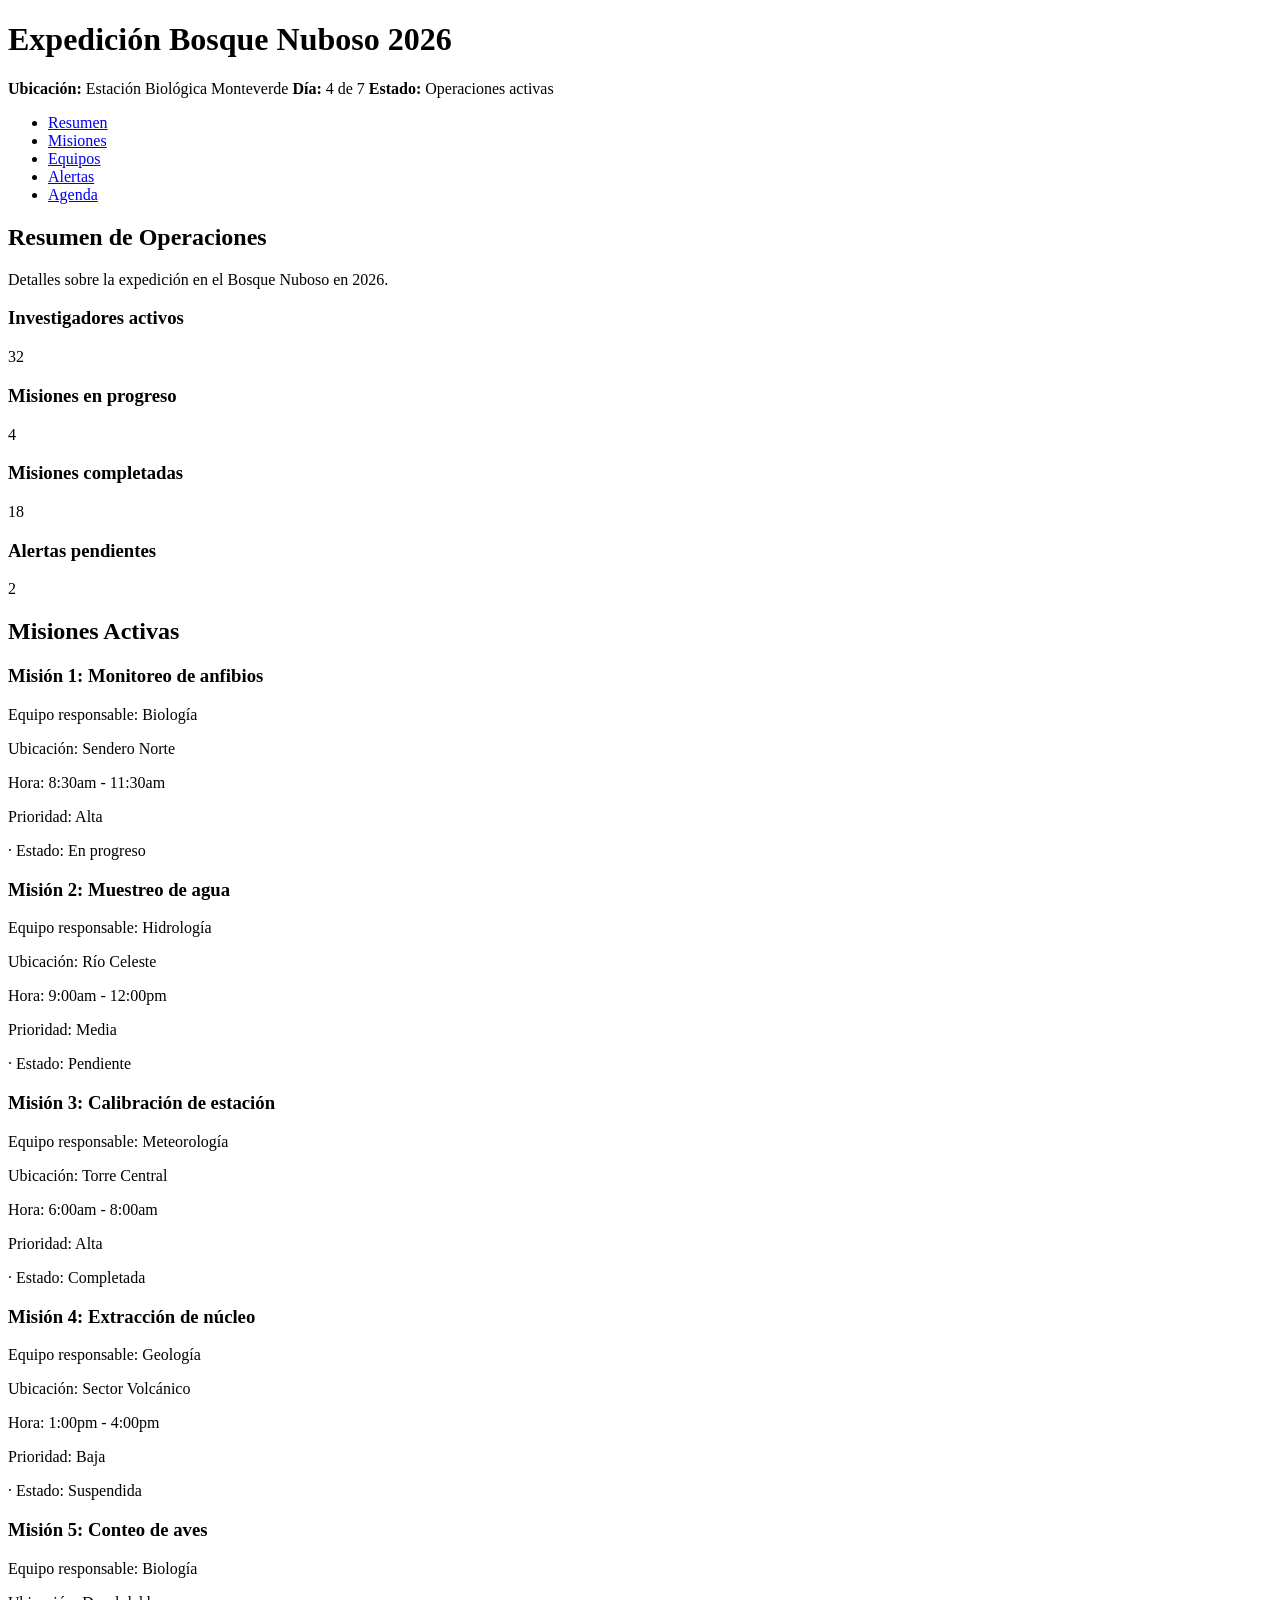
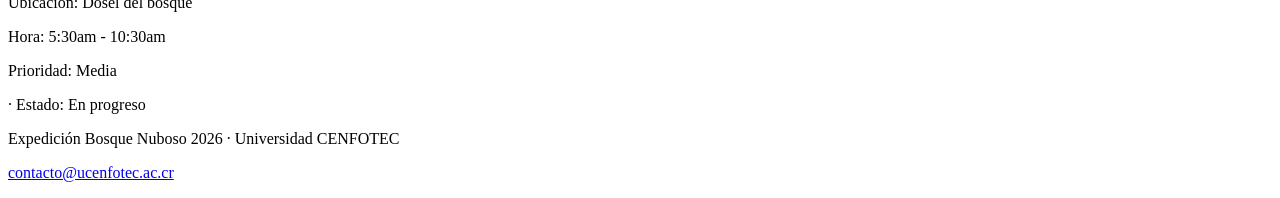
==== caso1/index.html @ d2fd141e "Avance de caso 1 - html:  header, resumen de operaciones, misiones activas" ====
<!DOCTYPE html>
<html lang="es">

<head>
    <meta charset="UTF-8">
    <meta name="viewport" content="width=device-width, initial-scale=1">
    <title>Expedición Bosque Nuboso 2026</title>
</head>

<body>

    <header>
        <h1>Expedición Bosque Nuboso 2026</h1>

        <span><strong>Ubicación: </strong>Estación Biológica Monteverde</span>
        <span><strong>Día: </strong>4 de 7</span>
        <span><strong>Estado: </strong>Operaciones activas</span>

        <nav aria-label="Principal">
            <ul>
                <li><a href="#resumen-de-operaciones">Resumen</a></li>
                <li><a href="#misiones-activas">Misiones</a></li>
                <li><a href="equipos">Equipos</a></li>
                <li><a href="alertas">Alertas</a></li>
                <li><a href="agenda">Agenda</a></li>
            </ul>
        </nav>
    </header>

    <main>
        <section class="resumen-de-operaciones" aria-labelledby="resumen-de-operaciones">
            <div>
                <h2 id="resumen-de-operaciones">Resumen de Operaciones</h2>
                <p>Detalles sobre la expedición en el Bosque Nuboso en 2026.</p>

                <article class="indicador">
                    <h3>Investigadores activos</h3>
                    <p>32</p>
                </article>

                <article class="indicador">
                    <h3>Misiones en progreso</h3>
                    <p>4</p>
                </article>

                <article class="indicador">
                    <h3>Misiones completadas</h3>
                    <p>18</p>
                </article>

                <article class="indicador">
                    <h3>Alertas pendientes</h3>
                    <p>2</p>
                </article>
            </div>
        </section>

        <section class="misiones-activas" aria-labelledby="misiones-activas">
            <div>
                <h2 id="misiones-activas">Misiones Activas</h2>

                <article class="mision">
                    <h3>Misión 1: Monitoreo de anfibios</h3>
                    <p>Equipo responsable: Biología</p>
                    <p>Ubicación: Sendero Norte</p>
                    <p>Hora: 8:30am - 11:30am</p>
                    <p>Prioridad: Alta</p>
                    <p class="estado_en_progreso">· Estado: En progreso</p>
                </article>

                <article class="mision">
                    <h3>Misión 2: Muestreo de agua</h3>
                    <p>Equipo responsable: Hidrología</p>
                    <p>Ubicación: Río Celeste</p>
                    <p>Hora: 9:00am - 12:00pm</p>
                    <p>Prioridad: Media</p>
                    <p class="estado_pendiente">· Estado: Pendiente</p>
                </article>

                <article class="mision">
                    <h3>Misión 3: Calibración de estación</h3>
                    <p>Equipo responsable: Meteorología</p>
                    <p>Ubicación: Torre Central</p>
                    <p>Hora: 6:00am - 8:00am</p>
                    <p>Prioridad: Alta</p>
                    <p class="estado_completada">· Estado: Completada</p>
                </article>

                <article class="mision">
                    <h3>Misión 4: Extracción de núcleo</h3>
                    <p>Equipo responsable: Geología</p>
                    <p>Ubicación: Sector Volcánico</p>
                    <p>Hora: 1:00pm - 4:00pm</p>
                    <p>Prioridad: Baja</p>
                    <p class="estado_suspendida">· Estado: Suspendida</p>
                </article>

                <article class="mision">
                    <h3>Misión 5: Conteo de aves</h3>
                    <p>Equipo responsable: Biología</p>
                    <p>Ubicación: Dosel del bosque</p>
                    <p>Hora: 5:30am - 10:30am</p>
                    <p>Prioridad: Media</p>
                    <p class="estado_en_progreso">· Estado: En progreso</p>
                </article>

            </div>
        </section>


    </main>

    <footer>
        <p>Expedición Bosque Nuboso 2026 · Universidad CENFOTEC</p>
        <p><a href="mailto:contacto@ucenfotec.ac.cr">contacto@ucenfotec.ac.cr</a></p>
    </footer>

</body>

</html>
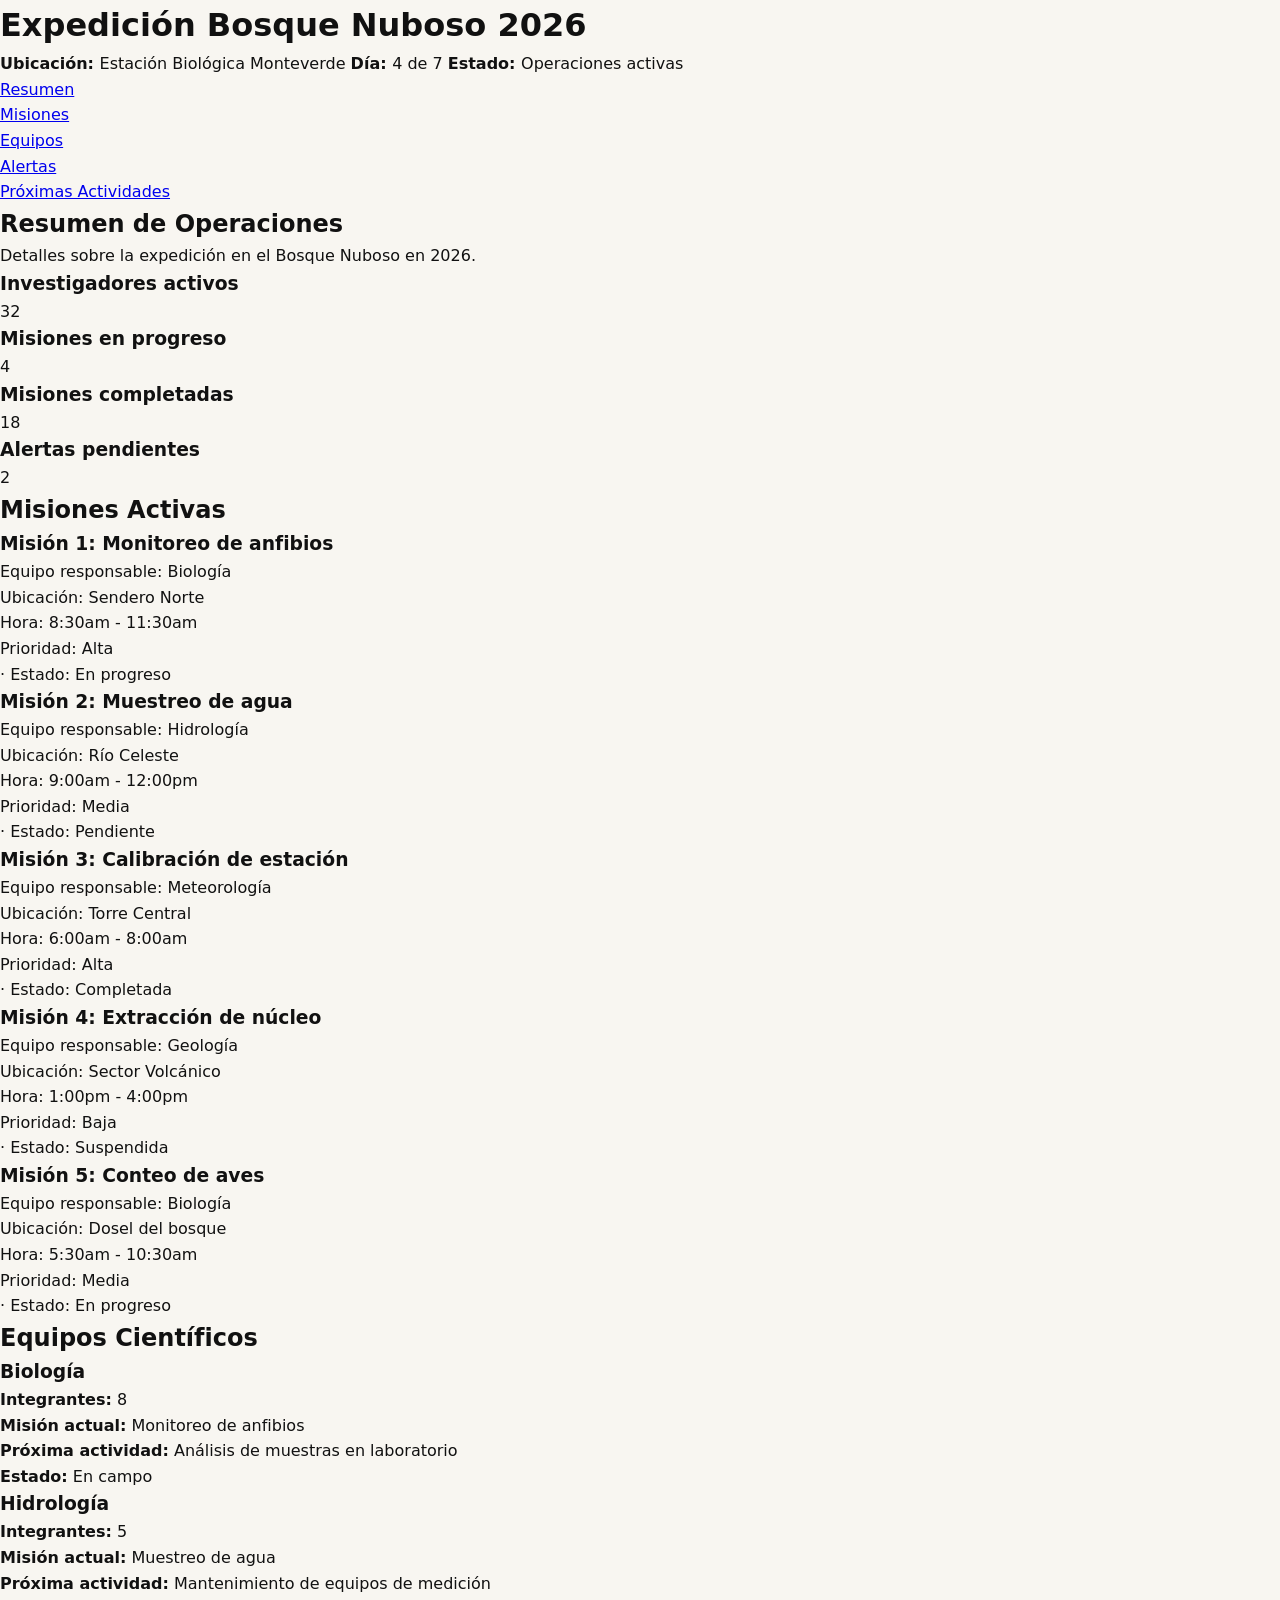
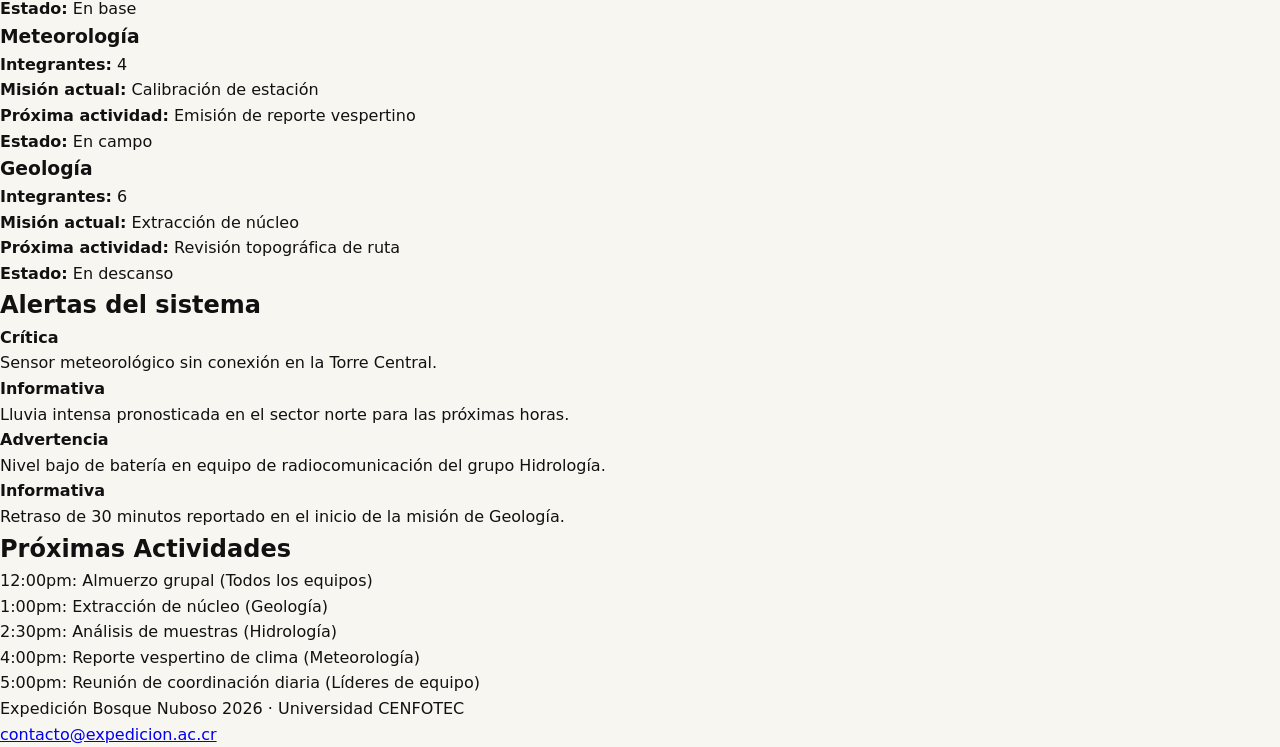
==== commit 1bd03c8f: "Cambios en html y configuración inicial css de caso 1" ====
--- a/caso1/index.html
+++ b/caso1/index.html
@@ -2,14 +2,19 @@
 <html lang="es">
 
 <head>
+
     <meta charset="UTF-8">
     <meta name="viewport" content="width=device-width, initial-scale=1">
     <title>Expedición Bosque Nuboso 2026</title>
+
+    <link rel="stylesheet" href="css/estilos.css">
+
 </head>
 
 <body>
 
     <header>
+
         <h1>Expedición Bosque Nuboso 2026</h1>
 
         <span><strong>Ubicación: </strong>Estación Biológica Monteverde</span>
@@ -20,19 +25,22 @@
             <ul>
                 <li><a href="#resumen-de-operaciones">Resumen</a></li>
                 <li><a href="#misiones-activas">Misiones</a></li>
-                <li><a href="equipos">Equipos</a></li>
-                <li><a href="alertas">Alertas</a></li>
-                <li><a href="agenda">Agenda</a></li>
+                <li><a href="#equipos-cientificos">Equipos</a></li>
+                <li><a href="#alertas-sistema">Alertas</a></li>
+                <li><a href="#proximas-actividades">Próximas Actividades</a></li>
             </ul>
         </nav>
+
     </header>
 
     <main>
+
         <section class="resumen-de-operaciones" aria-labelledby="resumen-de-operaciones">
-            <div>
-                <h2 id="resumen-de-operaciones">Resumen de Operaciones</h2>
-                <p>Detalles sobre la expedición en el Bosque Nuboso en 2026.</p>
-
+
+            <h2 id="resumen-de-operaciones">Resumen de Operaciones</h2>
+            <p>Detalles sobre la expedición en el Bosque Nuboso en 2026.</p>
+
+            <div class="contenedor-indicadores">
                 <article class="indicador">
                     <h3>Investigadores activos</h3>
                     <p>32</p>
@@ -52,12 +60,16 @@
                     <h3>Alertas pendientes</h3>
                     <p>2</p>
                 </article>
-            </div>
+
+            </div>
+
         </section>
 
         <section class="misiones-activas" aria-labelledby="misiones-activas">
-            <div>
-                <h2 id="misiones-activas">Misiones Activas</h2>
+
+            <h2 id="misiones-activas">Misiones Activas</h2>
+
+            <div class="contenedor-misiones">
 
                 <article class="mision">
                     <h3>Misión 1: Monitoreo de anfibios</h3>
@@ -65,7 +77,7 @@
                     <p>Ubicación: Sendero Norte</p>
                     <p>Hora: 8:30am - 11:30am</p>
                     <p>Prioridad: Alta</p>
-                    <p class="estado_en_progreso">· Estado: En progreso</p>
+                    <span class="estado_en_progreso">· Estado: En progreso</span>
                 </article>
 
                 <article class="mision">
@@ -74,7 +86,7 @@
                     <p>Ubicación: Río Celeste</p>
                     <p>Hora: 9:00am - 12:00pm</p>
                     <p>Prioridad: Media</p>
-                    <p class="estado_pendiente">· Estado: Pendiente</p>
+                    <span class="estado_pendiente">· Estado: Pendiente</span>
                 </article>
 
                 <article class="mision">
@@ -83,7 +95,7 @@
                     <p>Ubicación: Torre Central</p>
                     <p>Hora: 6:00am - 8:00am</p>
                     <p>Prioridad: Alta</p>
-                    <p class="estado_completada">· Estado: Completada</p>
+                    <span class="estado_completada">· Estado: Completada</span>
                 </article>
 
                 <article class="mision">
@@ -92,7 +104,7 @@
                     <p>Ubicación: Sector Volcánico</p>
                     <p>Hora: 1:00pm - 4:00pm</p>
                     <p>Prioridad: Baja</p>
-                    <p class="estado_suspendida">· Estado: Suspendida</p>
+                    <span class="estado_suspendida">· Estado: Suspendida</span>
                 </article>
 
                 <article class="mision">
@@ -101,18 +113,116 @@
                     <p>Ubicación: Dosel del bosque</p>
                     <p>Hora: 5:30am - 10:30am</p>
                     <p>Prioridad: Media</p>
-                    <p class="estado_en_progreso">· Estado: En progreso</p>
-                </article>
-
-            </div>
-        </section>
-
+                    <span class="estado_en_progreso">· Estado: En progreso</span>
+                </article>
+
+            </div>
+
+        </section>
+
+        <section class="equipos-cientificos" aria-labelledby="equipos-cientificos">
+
+            <h2 id="equipos-cientificos">Equipos Científicos</h2>
+
+            <div class="contenedor-equipos-cientificos">
+
+                <article class="equipo">
+                    <h3>Biología</h3>
+                    <p><strong>Integrantes:</strong> 8</p>
+                    <p><strong>Misión actual:</strong> Monitoreo de anfibios</p>
+                    <p><strong>Próxima actividad:</strong> Análisis de muestras en laboratorio</p>
+                    <span class="estado-en-campo"><strong>Estado:</strong> En campo</span>
+                </article>
+
+                <article class="equipo">
+                    <h3>Hidrología</h3>
+                    <p><strong>Integrantes:</strong> 5</p>
+                    <p><strong>Misión actual:</strong> Muestreo de agua</p>
+                    <p><strong>Próxima actividad:</strong> Mantenimiento de equipos de medición</p>
+                    <span class="estado-en-base"><strong>Estado:</strong> En base</span>
+                </article>
+
+                <article class="equipo">
+                    <h3>Meteorología</h3>
+                    <p><strong>Integrantes:</strong> 4</p>
+                    <p><strong>Misión actual:</strong> Calibración de estación</p>
+                    <p><strong>Próxima actividad:</strong> Emisión de reporte vespertino</p>
+                    <span class="estado-en-campo"><strong>Estado:</strong> En campo</span>
+                </article>
+
+                <article class="equipo">
+                    <h3>Geología</h3>
+                    <p><strong>Integrantes:</strong> 6</p>
+                    <p><strong>Misión actual:</strong> Extracción de núcleo</p>
+                    <p><strong>Próxima actividad:</strong> Revisión topográfica de ruta</p>
+                    <span class="estado-en-base"><strong>Estado:</strong> En descanso</span>
+                </article>
+
+            </div>
+
+        </section>
+
+        <aside class="alertas-sistema" aria-labelledby="alertas-sistema">
+
+            <h2 id="alertas-sistema">Alertas del sistema</h2>
+
+            <div class="contenedor-alertas-sistema">
+
+                <article class="alerta">
+                    <span class="alerta-critica"><strong>Crítica</strong></span>
+                    <p>
+                        Sensor meteorológico sin conexión en la Torre Central.
+                    </p>
+                </article>
+
+                <article class="alerta">
+                    <span class="alerta-informativa"><strong>Informativa</strong></span>
+                    <p>
+                        Lluvia intensa pronosticada en el sector norte para las próximas horas.
+                    </p>
+                </article>
+
+                <article class="alerta">
+                    <span class="alerta-advertencia"><strong>Advertencia</strong></span>
+                    <p>
+                        Nivel bajo de batería en equipo de radiocomunicación del grupo Hidrología.
+                    </p>
+                </article>
+
+                <article class="alerta">
+                    <span class="alerta-informativa"><strong>Informativa</strong></span>
+                    <p>
+                        Retraso de 30 minutos reportado en el inicio de la misión de Geología.
+                    </p>
+                </article>
+
+            </div>
+
+        </aside>
+
+        <section class="proximas-actividades" aria-labelledby="proximas-actividades">
+
+            <h2 id="proximas-actividades">Próximas Actividades</h2>
+
+            <div class="contenedor-proximas-actividades">
+                <ol>
+                    <li><time datetime="12:00">12:00pm:</time> Almuerzo grupal (Todos los equipos)</li>
+                    <li><time datetime="13:00">1:00pm:</time> Extracción de núcleo (Geología)</li>
+                    <li><time datetime="14:30">2:30pm:</time> Análisis de muestras (Hidrología)</li>
+                    <li><time datetime="16:00">4:00pm:</time> Reporte vespertino de clima (Meteorología)</li>
+                    <li><time datetime="17:00">5:00pm:</time> Reunión de coordinación diaria (Líderes de equipo)</li>
+                </ol>
+            </div>
+
+        </section>
 
     </main>
 
     <footer>
+
         <p>Expedición Bosque Nuboso 2026 · Universidad CENFOTEC</p>
-        <p><a href="mailto:contacto@ucenfotec.ac.cr">contacto@ucenfotec.ac.cr</a></p>
+        <p><a href="mailto:contacto@expedicion.ac.cr">contacto@expedicion.ac.cr</a></p>
+        
     </footer>
 
 </body>
--- a/caso1/css/estilos.css
+++ b/caso1/css/estilos.css
@@ -0,0 +1,38 @@
+:root {
+--color-fondo:#f8f6f1;
+
+--color-verde-claro: #a7d7b8;
+--color-verde-medio: #90AD76;
+--color-verde-oscuro: #2B3820;
+
+--color-texto: #111111;
+
+--color-alerta-critica: #961111;
+--color-alerta-advertencia: #b44418;
+--color-alerta-informativa: #967D21;
+
+
+--espaciado-sm: 0.5rem;  /* 8px */
+--espaciado-md: 1rem;    /* 16px */
+--espaciado-lg: 2rem;    /* 32px */
+--espaciado-xl: 3rem;    /* 48px */
+
+--fuente-principal: system-ui, -apple-system, sans-serif;
+}
+
+*, *::before, *::after {
+    margin: 0;
+    padding: 0;
+    box-sizing: border-box;
+}
+
+html {
+    font-size: 100%;
+}
+
+body {
+    font-family: var(--fuente-principal);
+    background-color: var(--color-fondo);
+    color: var(--color-texto);
+    line-height: 1.6;
+}
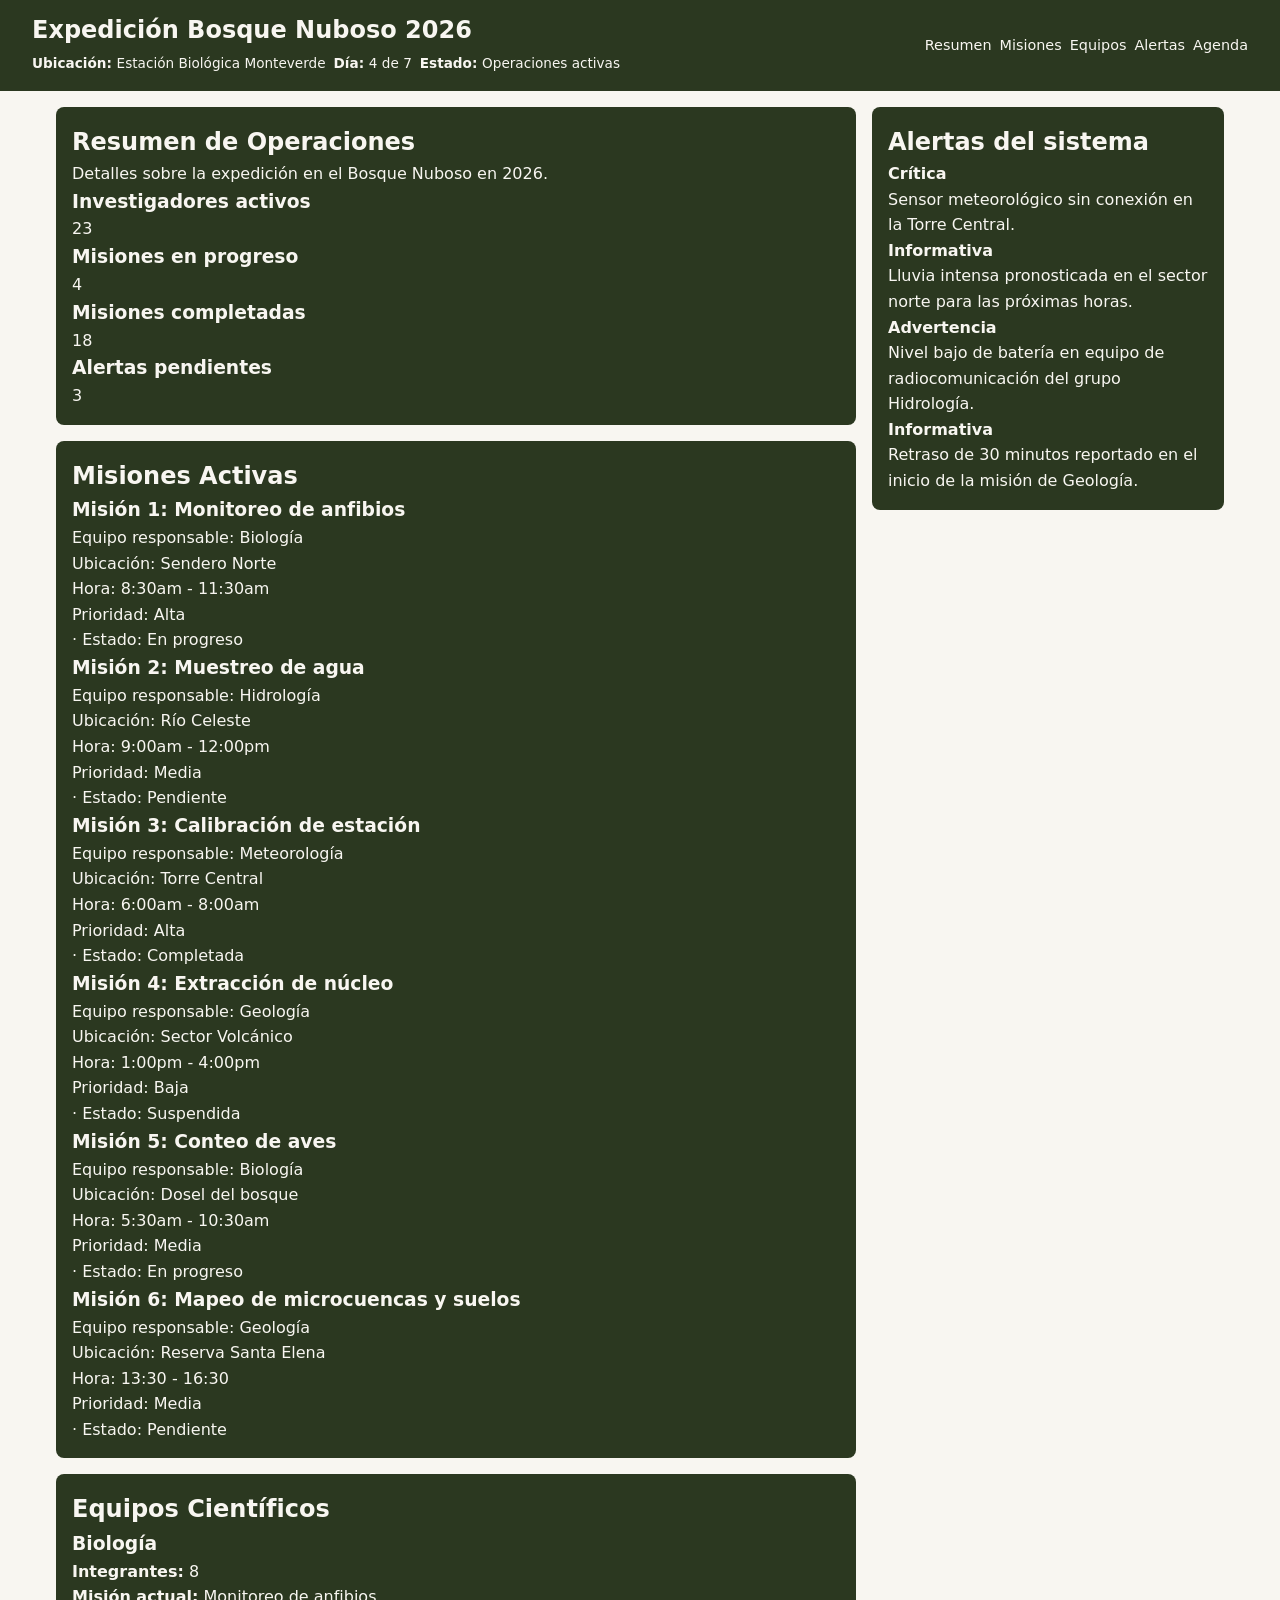
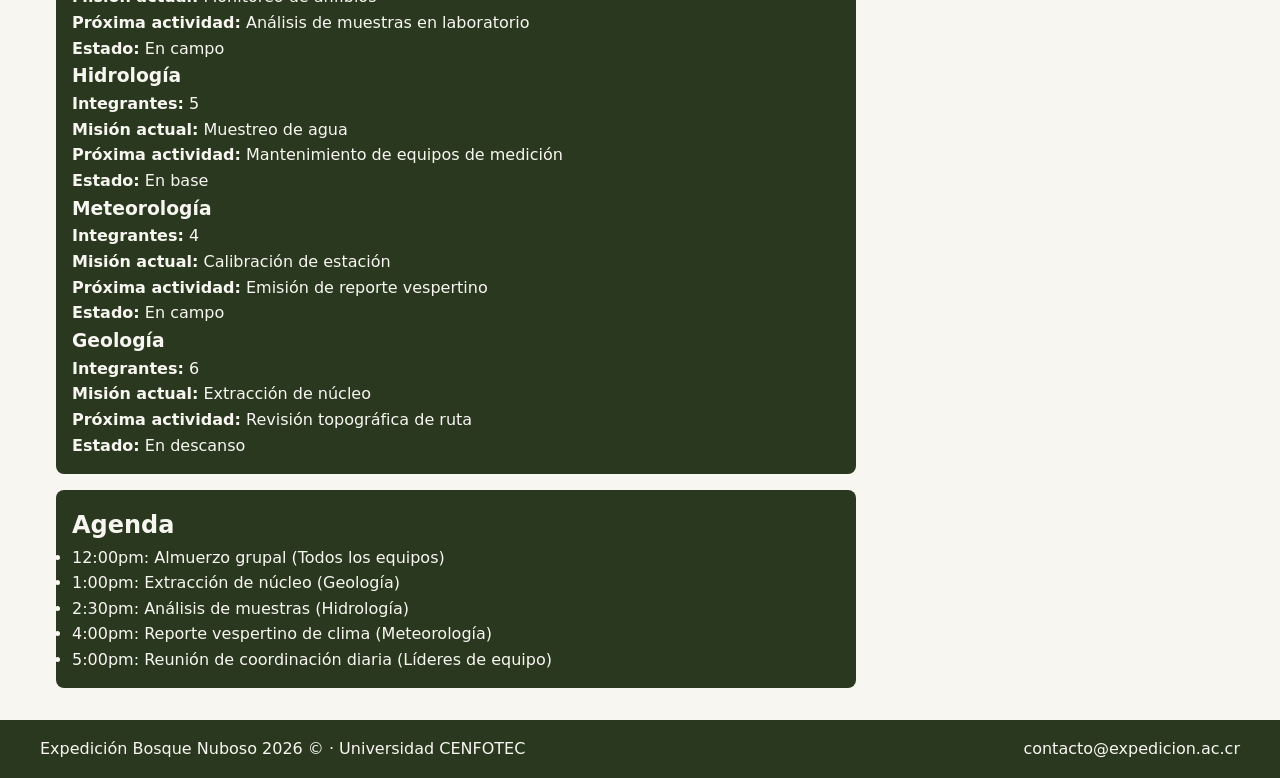
==== commit 44a6fa4b: "Actualización CSS: Header y contenedores principales + Actualización de tabla de commits" ====
--- a/caso1/index.html
+++ b/caso1/index.html
@@ -2,227 +2,242 @@
 <html lang="es">
 
 <head>
-
     <meta charset="UTF-8">
     <meta name="viewport" content="width=device-width, initial-scale=1">
     <title>Expedición Bosque Nuboso 2026</title>
-
     <link rel="stylesheet" href="css/estilos.css">
-
 </head>
 
 <body>
 
-    <header>
+    <header class="main-header">
 
         <h1>Expedición Bosque Nuboso 2026</h1>
 
-        <span><strong>Ubicación: </strong>Estación Biológica Monteverde</span>
-        <span><strong>Día: </strong>4 de 7</span>
-        <span><strong>Estado: </strong>Operaciones activas</span>
-
-        <nav aria-label="Principal">
+        <div class="contenedor-info-general">
+
+            <span><strong>Ubicación: </strong>Estación Biológica Monteverde</span>
+            <span><strong>Día: </strong>4 de 7</span>
+            <span><strong>Estado: </strong>Operaciones activas</span>
+
+        </div>
+        
+        <nav aria-label="navegación-principal">
+
             <ul>
                 <li><a href="#resumen-de-operaciones">Resumen</a></li>
                 <li><a href="#misiones-activas">Misiones</a></li>
                 <li><a href="#equipos-cientificos">Equipos</a></li>
                 <li><a href="#alertas-sistema">Alertas</a></li>
-                <li><a href="#proximas-actividades">Próximas Actividades</a></li>
+                <li><a href="#agenda">Agenda</a></li>
             </ul>
+
         </nav>
 
     </header>
 
     <main>
 
-        <section class="resumen-de-operaciones" aria-labelledby="resumen-de-operaciones">
-
-            <h2 id="resumen-de-operaciones">Resumen de Operaciones</h2>
-            <p>Detalles sobre la expedición en el Bosque Nuboso en 2026.</p>
-
-            <div class="contenedor-indicadores">
-                <article class="indicador">
-                    <h3>Investigadores activos</h3>
-                    <p>32</p>
-                </article>
-
-                <article class="indicador">
-                    <h3>Misiones en progreso</h3>
-                    <p>4</p>
-                </article>
-
-                <article class="indicador">
-                    <h3>Misiones completadas</h3>
-                    <p>18</p>
-                </article>
-
-                <article class="indicador">
-                    <h3>Alertas pendientes</h3>
-                    <p>2</p>
-                </article>
+        <div class="layout-container">
+
+            <div class="contenido-principal">
+
+                <section class="resumen-de-operaciones" aria-labelledby="resumen-de-operaciones">
+
+                    <h2 id="resumen-de-operaciones">Resumen de Operaciones</h2>
+                    <p>Detalles sobre la expedición en el Bosque Nuboso en 2026.</p>
+
+                    <div class="contenedor-indicadores">
+
+                        <article class="indicador">
+                            <h3>Investigadores activos</h3>
+                            <p>23</p>
+                        </article>
+
+                        <article class="indicador">
+                            <h3>Misiones en progreso</h3>
+                            <p>4</p>
+                        </article>
+
+                        <article class="indicador">
+                            <h3>Misiones completadas</h3>
+                            <p>18</p>
+                        </article>
+
+                        <article class="indicador">
+                            <h3>Alertas pendientes</h3>
+                            <p>3</p>
+                        </article>
+                    </div>
+
+                </section>
+
+                <section class="misiones-activas" aria-labelledby="misiones-activas">
+
+                    <h2 id="misiones-activas">Misiones Activas</h2>
+                    <div class="contenedor-misiones">
+
+                        <article class="mision">
+                            <h3>Misión 1: Monitoreo de anfibios</h3>
+                            <p>Equipo responsable: Biología</p>
+                            <p>Ubicación: Sendero Norte</p>
+                            <p>Hora: 8:30am - 11:30am</p>
+                            <p>Prioridad: Alta</p>
+                            <span class="estado_en_progreso">· Estado: En progreso</span>
+                        </article>
+
+                        <article class="mision">
+                            <h3>Misión 2: Muestreo de agua</h3>
+                            <p>Equipo responsable: Hidrología</p>
+                            <p>Ubicación: Río Celeste</p>
+                            <p>Hora: 9:00am - 12:00pm</p>
+                            <p>Prioridad: Media</p>
+                            <span class="estado_pendiente">· Estado: Pendiente</span>
+                        </article>
+
+                        <article class="mision">
+                            <h3>Misión 3: Calibración de estación</h3>
+                            <p>Equipo responsable: Meteorología</p>
+                            <p>Ubicación: Torre Central</p>
+                            <p>Hora: 6:00am - 8:00am</p>
+                            <p>Prioridad: Alta</p>
+                            <span class="estado_completada">· Estado: Completada</span>
+                        </article>
+
+                        <article class="mision">
+                            <h3>Misión 4: Extracción de núcleo</h3>
+                            <p>Equipo responsable: Geología</p>
+                            <p>Ubicación: Sector Volcánico</p>
+                            <p>Hora: 1:00pm - 4:00pm</p>
+                            <p>Prioridad: Baja</p>
+                            <span class="estado_suspendida">· Estado: Suspendida</span>
+                        </article>
+
+                        <article class="mision">
+                            <h3>Misión 5: Conteo de aves</h3>
+                            <p>Equipo responsable: Biología</p>
+                            <p>Ubicación: Dosel del bosque</p>
+                            <p>Hora: 5:30am - 10:30am</p>
+                            <p>Prioridad: Media</p>
+                            <span class="estado_en_progreso">· Estado: En progreso</span>
+                        </article>
+
+                        <article class="mision">
+                            <h3>Misión 6: Mapeo de microcuencas y suelos</h3>
+                            <p>Equipo responsable: Geología</p>
+                            <p>Ubicación: Reserva Santa Elena</p>
+                            <p>Hora: 13:30 - 16:30</p>
+                            <p>Prioridad: Media</p>
+                            <span class="estado_en_progreso">· Estado: Pendiente</span>
+                        </article>
+
+                    </div>
+
+                </section>
+
+                <section class="equipos-cientificos" aria-labelledby="equipos-cientificos">
+
+                    <h2 id="equipos-cientificos">Equipos Científicos</h2>
+                    <div class="contenedor-equipos-cientificos">
+
+                        <article class="equipo">
+                            <h3>Biología</h3>
+                            <p><strong>Integrantes:</strong> 8</p>
+                            <p><strong>Misión actual:</strong> Monitoreo de anfibios</p>
+                            <p><strong>Próxima actividad:</strong> Análisis de muestras en laboratorio</p>
+                            <span class="estado-en-campo"><strong>Estado:</strong> En campo</span>
+                        </article>
+
+                        <article class="equipo">
+                            <h3>Hidrología</h3>
+                            <p><strong>Integrantes:</strong> 5</p>
+                            <p><strong>Misión actual:</strong> Muestreo de agua</p>
+                            <p><strong>Próxima actividad:</strong> Mantenimiento de equipos de medición</p>
+                            <span class="estado-en-base"><strong>Estado:</strong> En base</span>
+                        </article>
+
+                        <article class="equipo">
+                            <h3>Meteorología</h3>
+                            <p><strong>Integrantes:</strong> 4</p>
+                            <p><strong>Misión actual:</strong> Calibración de estación</p>
+                            <p><strong>Próxima actividad:</strong> Emisión de reporte vespertino</p>
+                            <span class="estado-en-campo"><strong>Estado:</strong> En campo</span>
+                        </article>
+
+                        <article class="equipo">
+                            <h3>Geología</h3>
+                            <p><strong>Integrantes:</strong> 6</p>
+                            <p><strong>Misión actual:</strong> Extracción de núcleo</p>
+                            <p><strong>Próxima actividad:</strong> Revisión topográfica de ruta</p>
+                            <span class="estado-en-base"><strong>Estado:</strong> En descanso</span>
+                        </article>
+
+                    </div>
+
+                </section>
+
+                <section class="agenda" aria-labelledby="agenda">
+
+                    <h2 id="agenda">Agenda</h2>
+                    <div class="contenedor-agenda">
+
+                        <ul>
+                            <li><time datetime="12:00">12:00pm:</time> Almuerzo grupal (Todos los equipos)</li>
+                            <li><time datetime="13:00">1:00pm:</time> Extracción de núcleo (Geología)</li>
+                            <li><time datetime="14:30">2:30pm:</time> Análisis de muestras (Hidrología)</li>
+                            <li><time datetime="16:00">4:00pm:</time> Reporte vespertino de clima (Meteorología)</li>
+                            <li><time datetime="17:00">5:00pm:</time> Reunión de coordinación diaria (Líderes de equipo)
+                            </li>
+                        </ul>
+
+                    </div>
+
+                </section>
 
             </div>
 
-        </section>
-
-        <section class="misiones-activas" aria-labelledby="misiones-activas">
-
-            <h2 id="misiones-activas">Misiones Activas</h2>
-
-            <div class="contenedor-misiones">
-
-                <article class="mision">
-                    <h3>Misión 1: Monitoreo de anfibios</h3>
-                    <p>Equipo responsable: Biología</p>
-                    <p>Ubicación: Sendero Norte</p>
-                    <p>Hora: 8:30am - 11:30am</p>
-                    <p>Prioridad: Alta</p>
-                    <span class="estado_en_progreso">· Estado: En progreso</span>
-                </article>
-
-                <article class="mision">
-                    <h3>Misión 2: Muestreo de agua</h3>
-                    <p>Equipo responsable: Hidrología</p>
-                    <p>Ubicación: Río Celeste</p>
-                    <p>Hora: 9:00am - 12:00pm</p>
-                    <p>Prioridad: Media</p>
-                    <span class="estado_pendiente">· Estado: Pendiente</span>
-                </article>
-
-                <article class="mision">
-                    <h3>Misión 3: Calibración de estación</h3>
-                    <p>Equipo responsable: Meteorología</p>
-                    <p>Ubicación: Torre Central</p>
-                    <p>Hora: 6:00am - 8:00am</p>
-                    <p>Prioridad: Alta</p>
-                    <span class="estado_completada">· Estado: Completada</span>
-                </article>
-
-                <article class="mision">
-                    <h3>Misión 4: Extracción de núcleo</h3>
-                    <p>Equipo responsable: Geología</p>
-                    <p>Ubicación: Sector Volcánico</p>
-                    <p>Hora: 1:00pm - 4:00pm</p>
-                    <p>Prioridad: Baja</p>
-                    <span class="estado_suspendida">· Estado: Suspendida</span>
-                </article>
-
-                <article class="mision">
-                    <h3>Misión 5: Conteo de aves</h3>
-                    <p>Equipo responsable: Biología</p>
-                    <p>Ubicación: Dosel del bosque</p>
-                    <p>Hora: 5:30am - 10:30am</p>
-                    <p>Prioridad: Media</p>
-                    <span class="estado_en_progreso">· Estado: En progreso</span>
-                </article>
-
-            </div>
-
-        </section>
-
-        <section class="equipos-cientificos" aria-labelledby="equipos-cientificos">
-
-            <h2 id="equipos-cientificos">Equipos Científicos</h2>
-
-            <div class="contenedor-equipos-cientificos">
-
-                <article class="equipo">
-                    <h3>Biología</h3>
-                    <p><strong>Integrantes:</strong> 8</p>
-                    <p><strong>Misión actual:</strong> Monitoreo de anfibios</p>
-                    <p><strong>Próxima actividad:</strong> Análisis de muestras en laboratorio</p>
-                    <span class="estado-en-campo"><strong>Estado:</strong> En campo</span>
-                </article>
-
-                <article class="equipo">
-                    <h3>Hidrología</h3>
-                    <p><strong>Integrantes:</strong> 5</p>
-                    <p><strong>Misión actual:</strong> Muestreo de agua</p>
-                    <p><strong>Próxima actividad:</strong> Mantenimiento de equipos de medición</p>
-                    <span class="estado-en-base"><strong>Estado:</strong> En base</span>
-                </article>
-
-                <article class="equipo">
-                    <h3>Meteorología</h3>
-                    <p><strong>Integrantes:</strong> 4</p>
-                    <p><strong>Misión actual:</strong> Calibración de estación</p>
-                    <p><strong>Próxima actividad:</strong> Emisión de reporte vespertino</p>
-                    <span class="estado-en-campo"><strong>Estado:</strong> En campo</span>
-                </article>
-
-                <article class="equipo">
-                    <h3>Geología</h3>
-                    <p><strong>Integrantes:</strong> 6</p>
-                    <p><strong>Misión actual:</strong> Extracción de núcleo</p>
-                    <p><strong>Próxima actividad:</strong> Revisión topográfica de ruta</p>
-                    <span class="estado-en-base"><strong>Estado:</strong> En descanso</span>
-                </article>
-
-            </div>
-
-        </section>
-
-        <aside class="alertas-sistema" aria-labelledby="alertas-sistema">
-
-            <h2 id="alertas-sistema">Alertas del sistema</h2>
-
-            <div class="contenedor-alertas-sistema">
-
-                <article class="alerta">
-                    <span class="alerta-critica"><strong>Crítica</strong></span>
-                    <p>
-                        Sensor meteorológico sin conexión en la Torre Central.
-                    </p>
-                </article>
-
-                <article class="alerta">
-                    <span class="alerta-informativa"><strong>Informativa</strong></span>
-                    <p>
-                        Lluvia intensa pronosticada en el sector norte para las próximas horas.
-                    </p>
-                </article>
-
-                <article class="alerta">
-                    <span class="alerta-advertencia"><strong>Advertencia</strong></span>
-                    <p>
-                        Nivel bajo de batería en equipo de radiocomunicación del grupo Hidrología.
-                    </p>
-                </article>
-
-                <article class="alerta">
-                    <span class="alerta-informativa"><strong>Informativa</strong></span>
-                    <p>
-                        Retraso de 30 minutos reportado en el inicio de la misión de Geología.
-                    </p>
-                </article>
-
-            </div>
-
-        </aside>
-
-        <section class="proximas-actividades" aria-labelledby="proximas-actividades">
-
-            <h2 id="proximas-actividades">Próximas Actividades</h2>
-
-            <div class="contenedor-proximas-actividades">
-                <ol>
-                    <li><time datetime="12:00">12:00pm:</time> Almuerzo grupal (Todos los equipos)</li>
-                    <li><time datetime="13:00">1:00pm:</time> Extracción de núcleo (Geología)</li>
-                    <li><time datetime="14:30">2:30pm:</time> Análisis de muestras (Hidrología)</li>
-                    <li><time datetime="16:00">4:00pm:</time> Reporte vespertino de clima (Meteorología)</li>
-                    <li><time datetime="17:00">5:00pm:</time> Reunión de coordinación diaria (Líderes de equipo)</li>
-                </ol>
-            </div>
-
-        </section>
+            <aside class="alertas-sistema" aria-labelledby="alertas-sistema">
+
+                <h2 id="alertas-sistema">Alertas del sistema</h2>
+                <div class="contenedor-alertas-sistema">
+
+                    <article class="alerta">
+                        <span class="alerta-critica"><strong>Crítica</strong></span>
+                        <p>Sensor meteorológico sin conexión en la Torre Central.</p>
+                    </article>
+
+                    <article class="alerta">
+                        <span class="alerta-informativa"><strong>Informativa</strong></span>
+                        <p>Lluvia intensa pronosticada en el sector norte para las próximas horas.</p>
+                    </article>
+
+                    <article class="alerta">
+                        <span class="alerta-advertencia"><strong>Advertencia</strong></span>
+                        <p>Nivel bajo de batería en equipo de radiocomunicación del grupo Hidrología.</p>
+                    </article>
+
+                    <article class="alerta">
+                        <span class="alerta-informativa"><strong>Informativa</strong></span>
+                        <p>Retraso de 30 minutos reportado en el inicio de la misión de Geología.</p>
+                    </article>
+
+                </div>
+
+            </aside>
+
+        </div>
 
     </main>
 
-    <footer>
-
-        <p>Expedición Bosque Nuboso 2026 · Universidad CENFOTEC</p>
-        <p><a href="mailto:contacto@expedicion.ac.cr">contacto@expedicion.ac.cr</a></p>
-        
+    <footer class="main-footer">
+
+        <div class="footer-content">
+
+            <p>Expedición Bosque Nuboso 2026 &copy; · Universidad CENFOTEC</p>
+            <p><a href="mailto:contacto@expedicion.ac.cr">contacto@expedicion.ac.cr</a></p>
+
+        </div>
+
     </footer>
 
 </body>
--- a/caso1/css/estilos.css
+++ b/caso1/css/estilos.css
@@ -1,26 +1,32 @@
 :root {
---color-fondo:#f8f6f1;
-
---color-verde-claro: #a7d7b8;
---color-verde-medio: #90AD76;
---color-verde-oscuro: #2B3820;
-
---color-texto: #111111;
-
---color-alerta-critica: #961111;
---color-alerta-advertencia: #b44418;
---color-alerta-informativa: #967D21;
-
-
---espaciado-sm: 0.5rem;  /* 8px */
---espaciado-md: 1rem;    /* 16px */
---espaciado-lg: 2rem;    /* 32px */
---espaciado-xl: 3rem;    /* 48px */
-
---fuente-principal: system-ui, -apple-system, sans-serif;
-}
-
-*, *::before, *::after {
+    --color-claro: #f8f6f1;
+    --color-oscuro: #111111;
+
+    --color-verde-claro: #a7d7b8;
+    --color-verde-medio: #90AD76;
+    --color-verde-oscuro: #2B3820;
+
+    --color-alerta-critica: #961111;
+    --color-alerta-advertencia: #b44418;
+    --color-alerta-informativa: #967D21;
+
+    --espaciado-sm: 0.5rem;
+    /* 8px */
+    --espaciado-md: 1rem;
+    /* 16px */
+    --espaciado-lg: 2rem;
+    /* 32px */
+    --espaciado-xl: 3rem;
+    /* 48px */
+
+    --fuente-principal: system-ui, -apple-system, sans-serif;
+    --max-width-container: 75rem;
+    --alto-header: 4.5rem;
+}
+
+*,
+*::before,
+*::after {
     margin: 0;
     padding: 0;
     box-sizing: border-box;
@@ -32,7 +38,193 @@
 
 body {
     font-family: var(--fuente-principal);
-    background-color: var(--color-fondo);
-    color: var(--color-texto);
+    background-color: var(--color-claro);
+    color: var(--color-oscuro);
     line-height: 1.6;
+}
+
+/* HEADER */
+.main-header {
+    background-color: var(--color-verde-oscuro);
+    color: var(--color-claro);
+    display: flex;
+    flex-direction: column;
+    align-items: center;
+    text-align: center;
+    padding: var(--espaciado-sm) var(--espaciado-sm);
+    gap: var(--espaciado-sm);
+    position: sticky;
+    top: 0;
+    z-index: 1000;
+}
+
+.main-header h1 {
+    width: 100%;
+    font-size: 1.5rem; 
+    line-height: 1.2;
+}
+
+.contenedor-info-general {
+    display: flex;
+    flex-direction: column;
+    flex-wrap: wrap;
+    align-items: center;
+    gap: 0.25rem var(--espaciado-sm);
+    font-size: 0.85rem;
+}
+
+.main-header nav ul {
+    list-style: none;
+    display: flex;
+    flex-wrap: wrap;
+    justify-content: center;
+    gap: var(--espaciado-sm) var(--espaciado-sm);
+    font-size: 0.9rem;
+}
+
+.main-header nav a {
+    text-decoration: none;
+    transition: color 0.3s ease;
+    color: var(--color-claro);
+}
+
+.main-header nav a:hover {
+    color: var(--color-verde-claro);
+    text-decoration: underline;
+}
+
+/* CONTENIDO */
+
+.layout-container {
+    padding: var(--espaciado-md);
+    display: flex;
+    flex-direction: column;
+    gap: var(--espaciado-md);
+    align-items: start;
+}
+
+.contenido-principal {
+    display: flex;
+    flex-direction: column;
+    gap: var(--espaciado-md);
+}
+
+section,
+aside {
+    padding: var(--espaciado-md);
+    color: var(--color-claro);
+    background-color: var(--color-verde-oscuro);
+    border-radius: 0.5rem;
+}
+
+.alertas-sistema {
+    position: sticky;
+    top: calc(var(--alto-header) + var(--espaciado-md));
+    align-self: start;
+}
+
+/* FOOTER */
+.main-footer {
+    background-color: var(--color-verde-oscuro);
+    color: var(--color-claro);
+    padding: var(--espaciado-md) var(--espaciado-md);
+    text-align: center;
+    margin-top: var(--espaciado-md);
+}
+
+.footer-content {
+    max-width: var(--max-width-container);
+    margin: 0 auto;
+    display: flex;
+    flex-direction: column;
+    gap: var(--espaciado-sm);
+}
+
+.main-footer a {
+    color: var(--color-claro);
+    text-decoration: none;
+    transition: color 0.3s ease;
+}
+
+.main-footer a:hover {
+    color: var(--color-verde-claro);
+    text-decoration: underline;
+}
+
+/* DISEÑO ADAPTABLE (MEDIA QUERIES — DESDE 48rem = 768px) */
+@media (min-width: 48rem) {
+
+    .main-header {
+        display: grid;
+        grid-template-columns: 1fr auto; 
+        grid-template-rows: auto auto; 
+        align-items: center;
+        text-align: left;
+        padding: var(--espaciado-md) var(--espaciado-lg);
+    }
+
+    .main-header h1 {
+        grid-column: 1 / 2;
+        grid-row: 1 / 2;
+        width: auto;
+    }
+
+    .contenedor-info-general {
+        grid-column: 1 / 2;
+        grid-row: 2 / 3;
+        display: flex;
+        flex-direction: row;
+        justify-content: flex-start;
+        gap: var(--espaciado-sm);
+        width: auto;
+    }
+
+    .main-header nav {
+        grid-column: 2 / 3;
+        grid-row: 1 / 3; 
+        justify-self: end;
+    }
+
+    .main-header nav ul {
+        justify-content: flex-end;
+    }
+
+    .layout-container {
+        display: grid;
+        grid-template-columns: minmax(0, 1fr) 18rem;
+        gap: var(--espaciado-md);
+        max-width: var(--max-width-container);
+        margin: 0 auto;
+        align-items: start;
+    }
+
+    .alertas-sistema {
+        position: sticky;
+        top: calc(var(--alto-header) + var(--espaciado-md) + 3rem);
+        align-self: start;
+    }
+
+    .footer-content {
+        flex-direction: row;
+        justify-content: space-between;
+        align-items: center;
+    }
+
+}
+
+/* ESCRITORIO AMPLIO (DESDE 64rem = 1024px) */
+@media (min-width: 64rem) {
+
+    .layout-container {
+        grid-template-columns: minmax(0, 1fr) 22rem;
+        align-items: start;
+    }
+
+    .alertas-sistema {
+        position: sticky;
+        top: calc(var(--alto-header) + var(--espaciado-md) + 1rem);
+        align-self: start;
+    }
+
+
 }
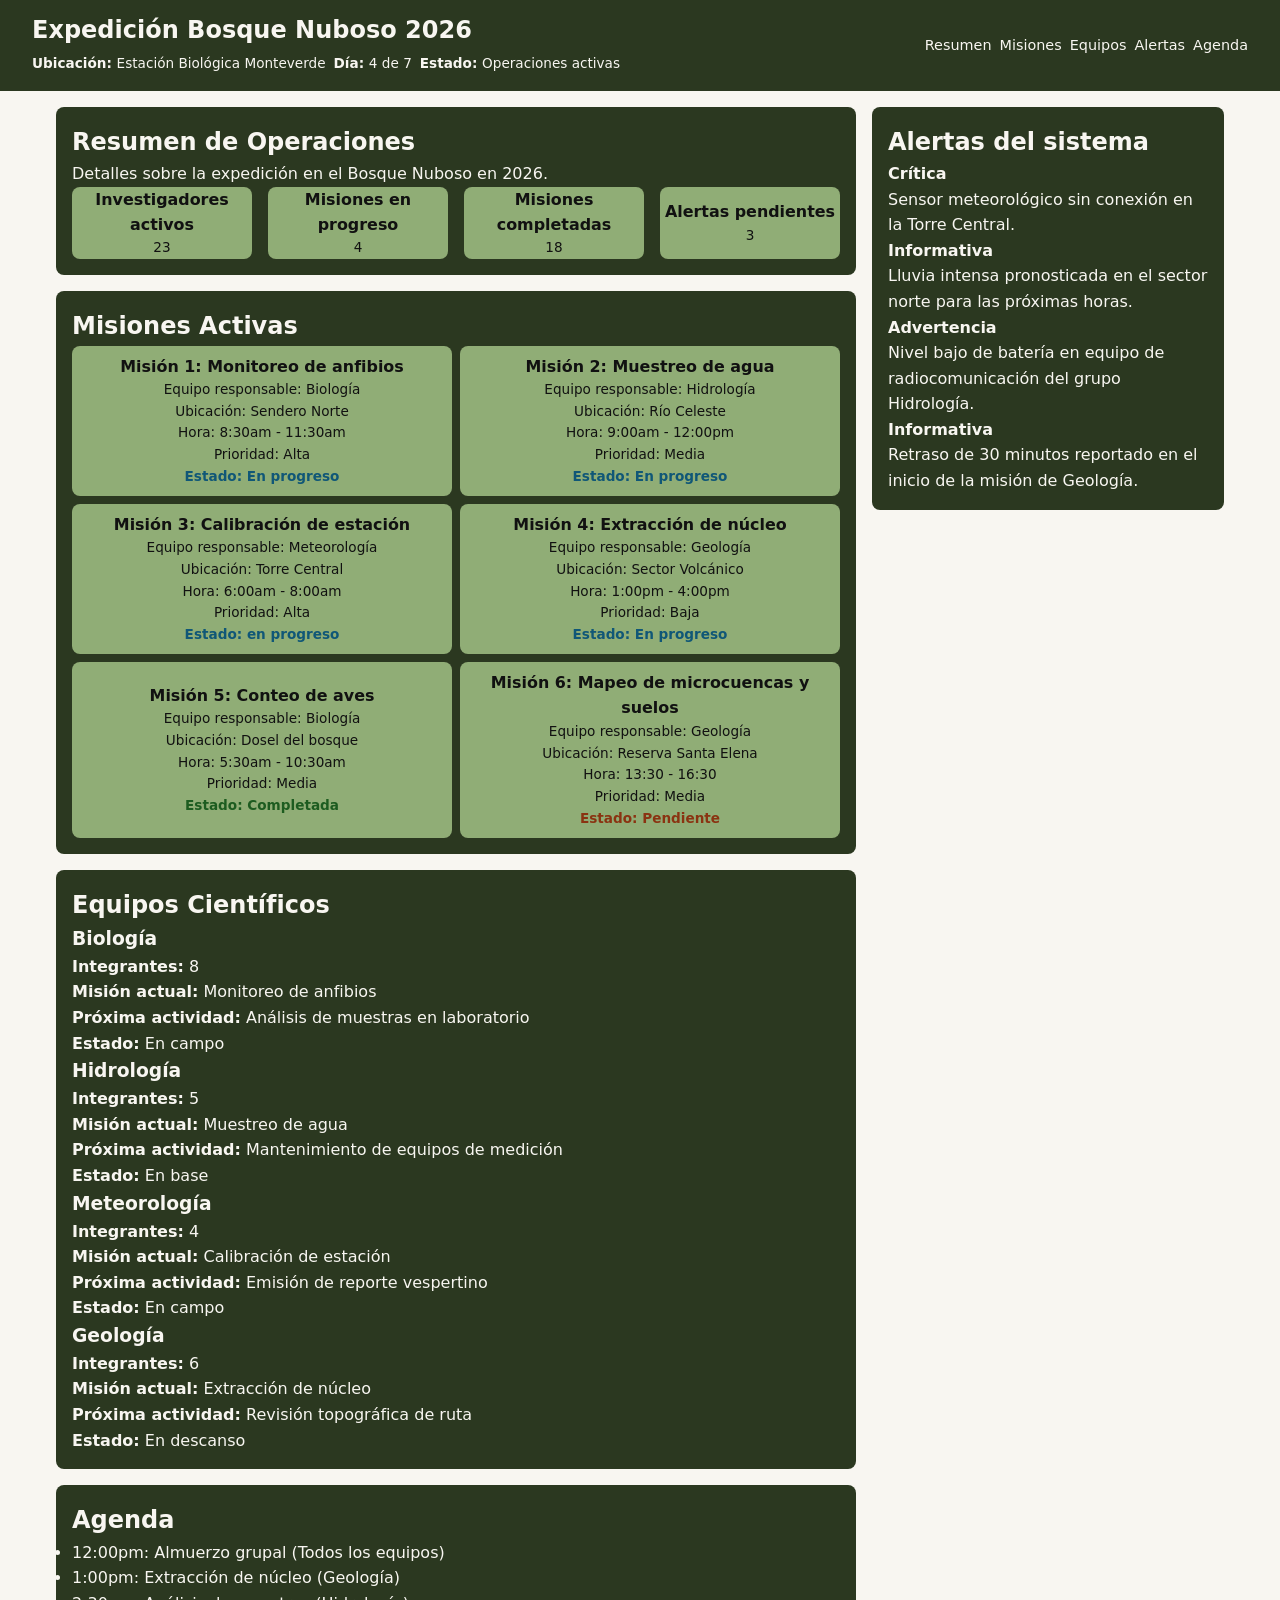
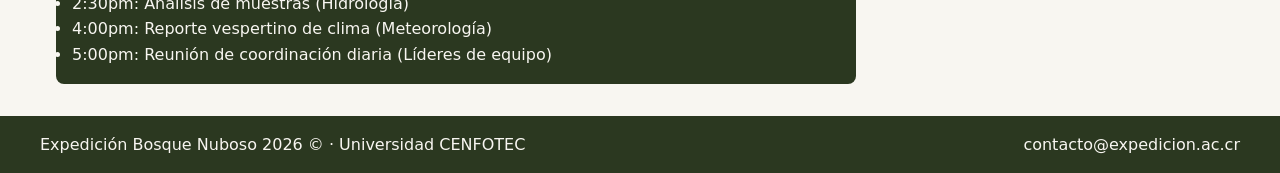
==== commit 3c19b5ca: "Actualización CSS y HTML: Resumen de operaciones y Misiones activas" ====
--- a/caso1/index.html
+++ b/caso1/index.html
@@ -83,7 +83,7 @@
                             <p>Ubicación: Sendero Norte</p>
                             <p>Hora: 8:30am - 11:30am</p>
                             <p>Prioridad: Alta</p>
-                            <span class="estado_en_progreso">· Estado: En progreso</span>
+                            <span class="estado-en-progreso">Estado: En progreso</span>
                         </article>
 
                         <article class="mision">
@@ -92,7 +92,7 @@
                             <p>Ubicación: Río Celeste</p>
                             <p>Hora: 9:00am - 12:00pm</p>
                             <p>Prioridad: Media</p>
-                            <span class="estado_pendiente">· Estado: Pendiente</span>
+                            <span class="estado-en-progreso">Estado: En progreso</span>
                         </article>
 
                         <article class="mision">
@@ -101,7 +101,7 @@
                             <p>Ubicación: Torre Central</p>
                             <p>Hora: 6:00am - 8:00am</p>
                             <p>Prioridad: Alta</p>
-                            <span class="estado_completada">· Estado: Completada</span>
+                            <span class="estado-en-progreso">Estado: en progreso</span>
                         </article>
 
                         <article class="mision">
@@ -110,7 +110,7 @@
                             <p>Ubicación: Sector Volcánico</p>
                             <p>Hora: 1:00pm - 4:00pm</p>
                             <p>Prioridad: Baja</p>
-                            <span class="estado_suspendida">· Estado: Suspendida</span>
+                            <span class="estado-en-progreso">Estado: En progreso</span>
                         </article>
 
                         <article class="mision">
@@ -119,7 +119,7 @@
                             <p>Ubicación: Dosel del bosque</p>
                             <p>Hora: 5:30am - 10:30am</p>
                             <p>Prioridad: Media</p>
-                            <span class="estado_en_progreso">· Estado: En progreso</span>
+                            <span class="estado-completada">Estado: Completada</span>
                         </article>
 
                         <article class="mision">
@@ -128,7 +128,7 @@
                             <p>Ubicación: Reserva Santa Elena</p>
                             <p>Hora: 13:30 - 16:30</p>
                             <p>Prioridad: Media</p>
-                            <span class="estado_en_progreso">· Estado: Pendiente</span>
+                            <span class="estado-pendiente">Estado: Pendiente</span>
                         </article>
 
                     </div>
--- a/caso1/css/estilos.css
+++ b/caso1/css/estilos.css
@@ -9,6 +9,11 @@
     --color-alerta-critica: #961111;
     --color-alerta-advertencia: #b44418;
     --color-alerta-informativa: #967D21;
+
+    --color-estado-progreso: #105777;
+    --color-estado-pendiente: #8a3311;
+    --color-estado-completada: #1d5c20;
+    --color-estado-suspendida: #721414;
 
     --espaciado-sm: 0.5rem;
     /* 8px */
@@ -34,6 +39,8 @@
 
 html {
     font-size: 100%;
+    scroll-behavior: smooth;
+    scroll-padding-top: calc(var(--alto-header) + 3rem);
 }
 
 body {
@@ -60,7 +67,7 @@
 
 .main-header h1 {
     width: 100%;
-    font-size: 1.5rem; 
+    font-size: 1.5rem;
     line-height: 1.2;
 }
 
@@ -117,6 +124,64 @@
     border-radius: 0.5rem;
 }
 
+/* Resumen de operaciones */
+.resumen-de-operaciones {
+    align-items: center;
+}
+
+.contenedor-indicadores {
+    font-size: 0.85rem;
+    display: grid;
+    grid-template-columns: repeat(2, minmax(0, 1fr));
+    gap: var(--espaciado-sm);
+}
+
+.indicador {
+    background-color: var(--color-verde-medio);
+    color: var(--color-oscuro);
+    border-radius: 0.5rem;
+    text-align: center;
+    display: flex;
+    flex-direction: column;
+    justify-content: center;
+    height: 100%;
+}
+
+/* Misiones activas */
+.contenedor-misiones {
+    font-size: 0.85rem;
+    display: grid;
+    grid-template-columns: repeat(1, minmax(0, 1fr));
+    gap: var(--espaciado-sm);
+}
+
+.mision {
+    background-color: var(--color-verde-medio);
+    color: var(--color-oscuro);
+    border-radius: 0.5rem;
+    text-align: center;
+    display: flex;
+    flex-direction: column;
+    justify-content: center;
+    height: 100%;
+}
+
+.estado-en-progreso {
+    color: var(--color-estado-progreso);
+    font-weight: bold;
+}
+
+.estado-pendiente {
+    color: var(--color-estado-pendiente);
+    font-weight: bold;
+}
+
+.estado-completada {
+    color: var(--color-estado-completada);
+    font-weight: bold;
+}
+
+/* Alertas */
 .alertas-sistema {
     position: sticky;
     top: calc(var(--alto-header) + var(--espaciado-md));
@@ -154,10 +219,11 @@
 /* DISEÑO ADAPTABLE (MEDIA QUERIES — DESDE 48rem = 768px) */
 @media (min-width: 48rem) {
 
+    /* HEADER */
     .main-header {
         display: grid;
-        grid-template-columns: 1fr auto; 
-        grid-template-rows: auto auto; 
+        grid-template-columns: 1fr auto;
+        grid-template-rows: auto auto;
         align-items: center;
         text-align: left;
         padding: var(--espaciado-md) var(--espaciado-lg);
@@ -181,7 +247,7 @@
 
     .main-header nav {
         grid-column: 2 / 3;
-        grid-row: 1 / 3; 
+        grid-row: 1 / 3;
         justify-self: end;
     }
 
@@ -189,6 +255,7 @@
         justify-content: flex-end;
     }
 
+    /* CONTENIDO */
     .layout-container {
         display: grid;
         grid-template-columns: minmax(0, 1fr) 18rem;
@@ -198,6 +265,32 @@
         align-items: start;
     }
 
+    /* Resumen de operaciones */
+    .contenedor-indicadores {
+        align-items: center;
+        display: grid;
+        grid-template-columns: repeat(4, minmax(0, 1fr));
+        gap: var(--espaciado-md);
+    }
+
+    /* Misiones activas */
+    .contenedor-misiones {
+        display: grid;
+        grid-template-columns: repeat(2, minmax(0, 1fr));
+        gap: var(--espaciado-sm);
+    }
+
+    .mision {
+        text-align: center;
+        display: flex;
+        flex-direction: column;
+        justify-content: center;
+        padding-top: var(--espaciado-sm);
+        padding-bottom: var(--espaciado-sm);
+        height: 100%;
+    }
+
+
     .alertas-sistema {
         position: sticky;
         top: calc(var(--alto-header) + var(--espaciado-md) + 3rem);
@@ -226,5 +319,4 @@
         align-self: start;
     }
 
-
 }
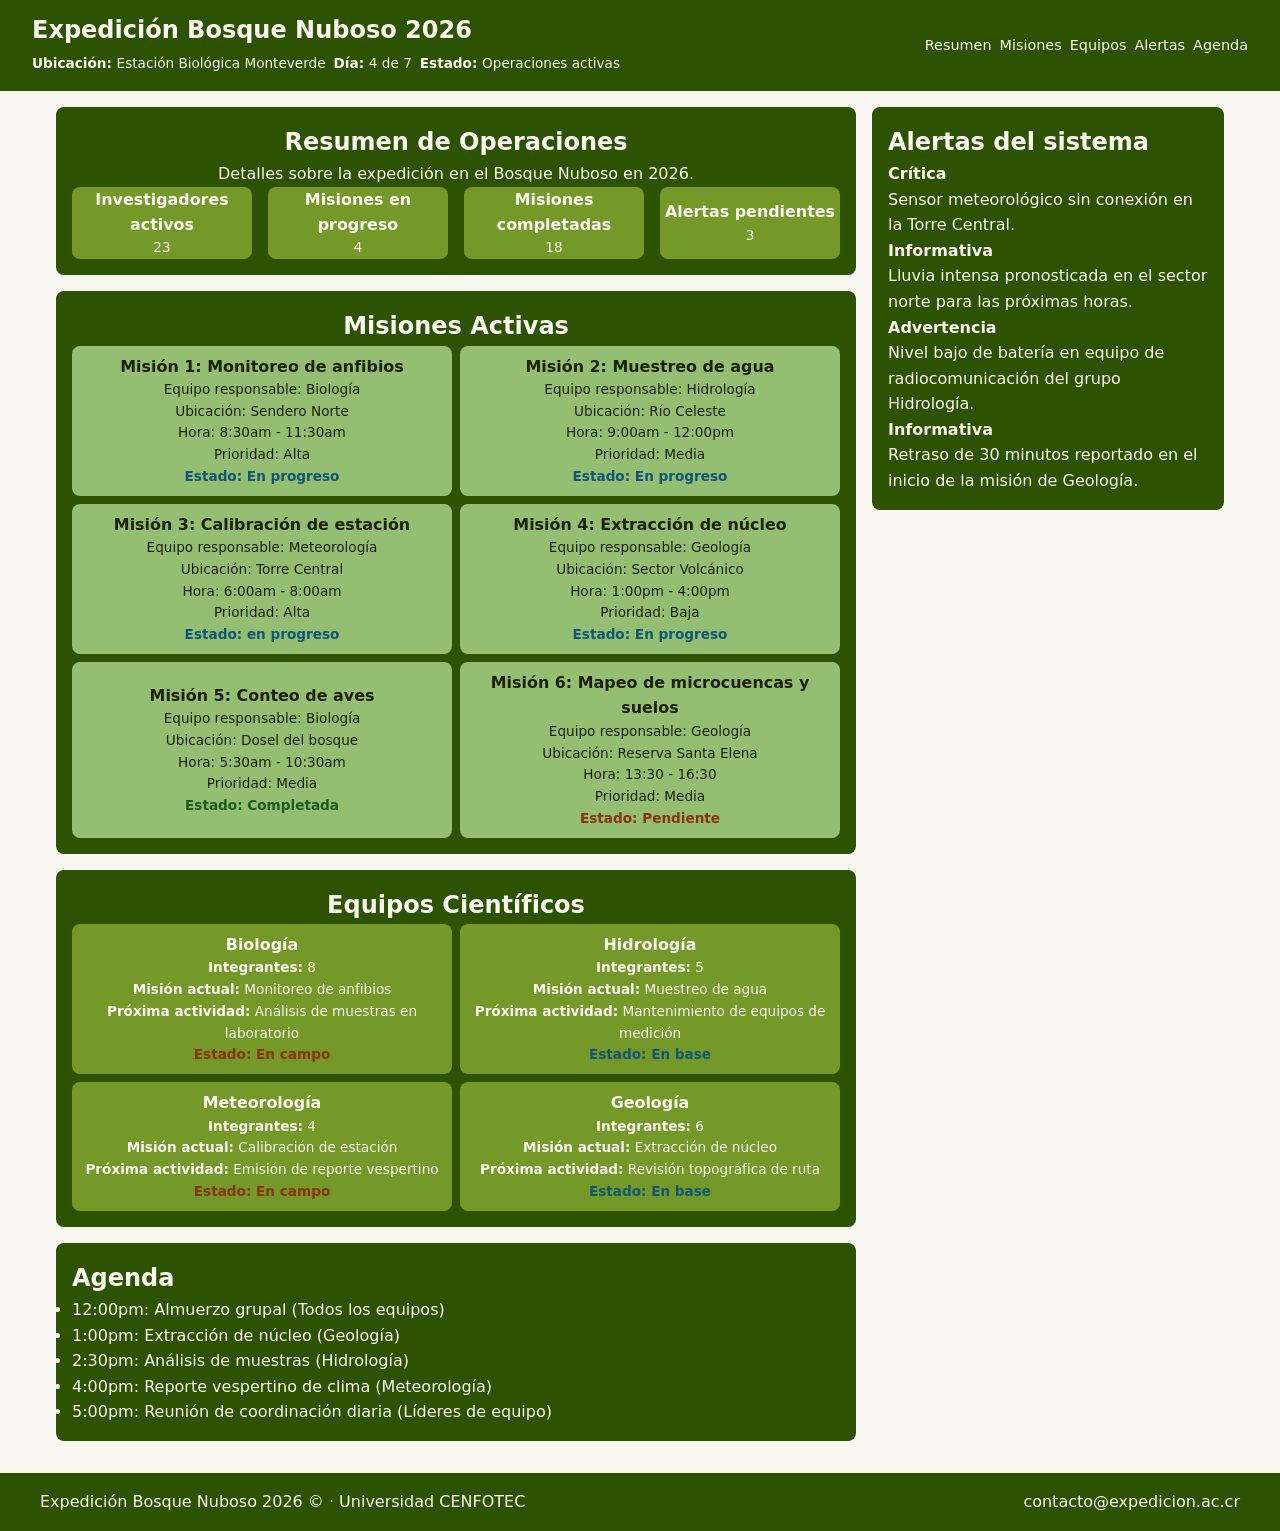
==== commit 335833f8: "Actualización CSS y HTML: Equipos operativos" ====
--- a/caso1/index.html
+++ b/caso1/index.html
@@ -145,7 +145,7 @@
                             <p><strong>Integrantes:</strong> 8</p>
                             <p><strong>Misión actual:</strong> Monitoreo de anfibios</p>
                             <p><strong>Próxima actividad:</strong> Análisis de muestras en laboratorio</p>
-                            <span class="estado-en-campo"><strong>Estado:</strong> En campo</span>
+                            <span class="estado-en-campo">Estado: En campo</span>
                         </article>
 
                         <article class="equipo">
@@ -153,7 +153,7 @@
                             <p><strong>Integrantes:</strong> 5</p>
                             <p><strong>Misión actual:</strong> Muestreo de agua</p>
                             <p><strong>Próxima actividad:</strong> Mantenimiento de equipos de medición</p>
-                            <span class="estado-en-base"><strong>Estado:</strong> En base</span>
+                            <span class="estado-en-base">Estado: En base</span>
                         </article>
 
                         <article class="equipo">
@@ -161,7 +161,7 @@
                             <p><strong>Integrantes:</strong> 4</p>
                             <p><strong>Misión actual:</strong> Calibración de estación</p>
                             <p><strong>Próxima actividad:</strong> Emisión de reporte vespertino</p>
-                            <span class="estado-en-campo"><strong>Estado:</strong> En campo</span>
+                            <span class="estado-en-campo">Estado: En campo</span>
                         </article>
 
                         <article class="equipo">
@@ -169,7 +169,7 @@
                             <p><strong>Integrantes:</strong> 6</p>
                             <p><strong>Misión actual:</strong> Extracción de núcleo</p>
                             <p><strong>Próxima actividad:</strong> Revisión topográfica de ruta</p>
-                            <span class="estado-en-base"><strong>Estado:</strong> En descanso</span>
+                            <span class="estado-en-base">Estado: En base</span>
                         </article>
 
                     </div>
--- a/caso1/css/estilos.css
+++ b/caso1/css/estilos.css
@@ -1,10 +1,10 @@
 :root {
     --color-claro: #f8f6f1;
-    --color-oscuro: #111111;
-
-    --color-verde-claro: #a7d7b8;
-    --color-verde-medio: #90AD76;
-    --color-verde-oscuro: #2B3820;
+    --color-oscuro: #20210A;
+
+    --color-verde-claro: #94BF72;
+    --color-verde-medio: #759928;
+    --color-verde-oscuro: #2D5201;
 
     --color-alerta-critica: #961111;
     --color-alerta-advertencia: #b44418;
@@ -127,6 +127,8 @@
 /* Resumen de operaciones */
 .resumen-de-operaciones {
     align-items: center;
+    text-align: center;
+    justify-content: center;
 }
 
 .contenedor-indicadores {
@@ -138,7 +140,7 @@
 
 .indicador {
     background-color: var(--color-verde-medio);
-    color: var(--color-oscuro);
+    color: var(--color-claro);
     border-radius: 0.5rem;
     text-align: center;
     display: flex;
@@ -148,6 +150,11 @@
 }
 
 /* Misiones activas */
+.misiones-activas h2, .equipos-cientificos h2 .agenda h2 {
+    text-align: center;
+    justify-content: center;
+}
+
 .contenedor-misiones {
     font-size: 0.85rem;
     display: grid;
@@ -156,7 +163,7 @@
 }
 
 .mision {
-    background-color: var(--color-verde-medio);
+    background-color: var(--color-verde-claro);
     color: var(--color-oscuro);
     border-radius: 0.5rem;
     text-align: center;
@@ -166,12 +173,14 @@
     height: 100%;
 }
 
-.estado-en-progreso {
+.estado-en-progreso,
+.estado-en-base {
     color: var(--color-estado-progreso);
     font-weight: bold;
 }
 
-.estado-pendiente {
+.estado-pendiente,
+.estado-en-campo {
     color: var(--color-estado-pendiente);
     font-weight: bold;
 }
@@ -180,6 +189,38 @@
     color: var(--color-estado-completada);
     font-weight: bold;
 }
+
+/* Equipos cientificos */
+.equipos-cientificos h2 {
+    text-align: center;
+    justify-content: center;
+}
+
+.contenedor-equipos-cientificos {
+    font-size: 0.85rem;
+    display: flex;
+    flex-direction: column;
+    gap: var(--espaciado-sm);
+}
+
+.equipo {
+    background-color: var(--color-verde-medio);
+    color: var(--color-claro);
+    border-radius: 0.5rem;
+    padding: var(--espaciado-sm);
+    text-align: center;
+    display: flex;
+    flex-direction: column;
+    justify-content: center;
+    height: 100%;
+}
+
+/* Agenda */
+/*.contenedor-agenda {
+    list-style: none;
+    padding: 0;
+
+}*/
 
 /* Alertas */
 .alertas-sistema {
@@ -290,6 +331,12 @@
         height: 100%;
     }
 
+    /* Equip[os cientificos */
+    .contenedor-equipos-cientificos {
+        display: grid;
+        grid-template-columns: repeat(2, minmax(0, 1fr));
+        gap: var(--espaciado-sm);
+    }
 
     .alertas-sistema {
         position: sticky;
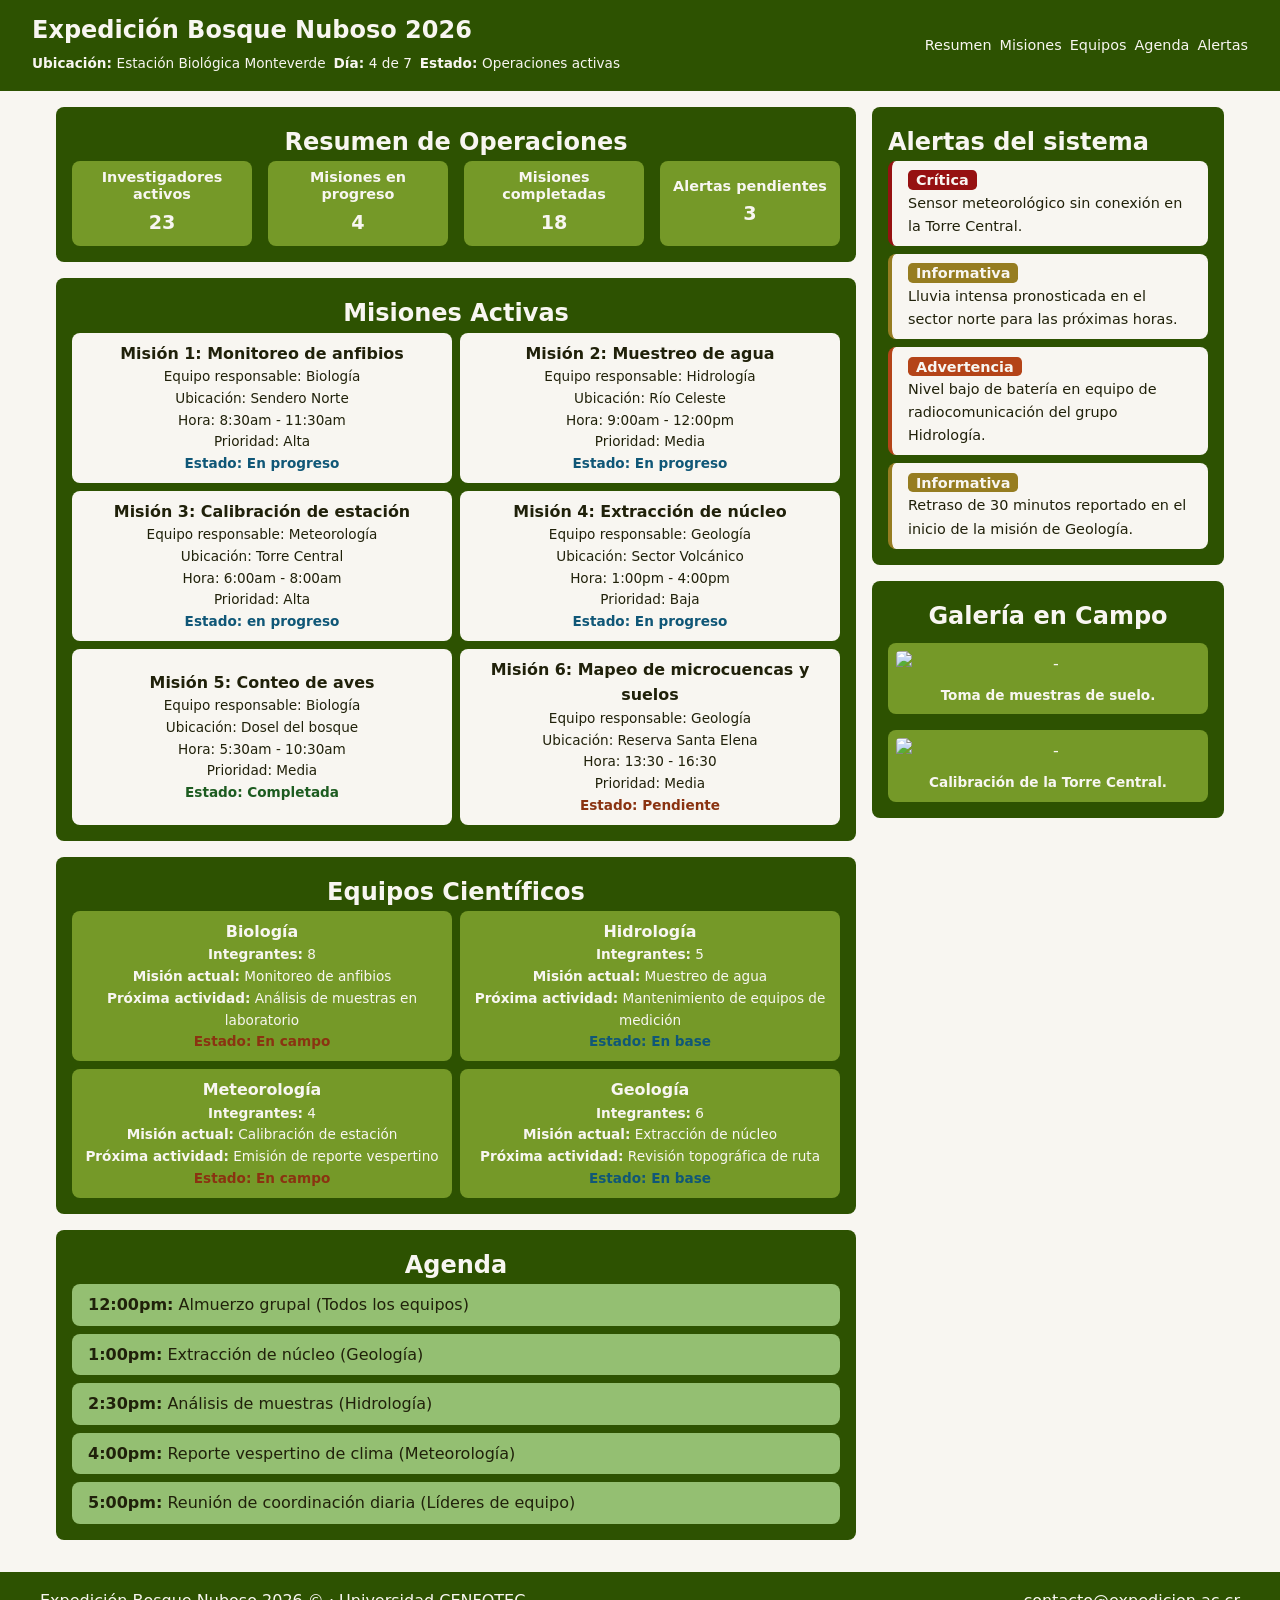
==== commit 2d8adc7d: "Actualizaciones y correcciones HTML y CSS" ====
--- a/caso1/index.html
+++ b/caso1/index.html
@@ -21,15 +21,15 @@
             <span><strong>Estado: </strong>Operaciones activas</span>
 
         </div>
-        
+
         <nav aria-label="navegación-principal">
 
             <ul>
                 <li><a href="#resumen-de-operaciones">Resumen</a></li>
                 <li><a href="#misiones-activas">Misiones</a></li>
                 <li><a href="#equipos-cientificos">Equipos</a></li>
+                <li><a href="#agenda">Agenda</a></li>
                 <li><a href="#alertas-sistema">Alertas</a></li>
-                <li><a href="#agenda">Agenda</a></li>
             </ul>
 
         </nav>
@@ -45,7 +45,6 @@
                 <section class="resumen-de-operaciones" aria-labelledby="resumen-de-operaciones">
 
                     <h2 id="resumen-de-operaciones">Resumen de Operaciones</h2>
-                    <p>Detalles sobre la expedición en el Bosque Nuboso en 2026.</p>
 
                     <div class="contenedor-indicadores">
 
@@ -181,7 +180,7 @@
                     <h2 id="agenda">Agenda</h2>
                     <div class="contenedor-agenda">
 
-                        <ul>
+                        <ul class="actividades-agenda">
                             <li><time datetime="12:00">12:00pm:</time> Almuerzo grupal (Todos los equipos)</li>
                             <li><time datetime="13:00">1:00pm:</time> Extracción de núcleo (Geología)</li>
                             <li><time datetime="14:30">2:30pm:</time> Análisis de muestras (Hidrología)</li>
@@ -196,34 +195,48 @@
 
             </div>
 
-            <aside class="alertas-sistema" aria-labelledby="alertas-sistema">
-
-                <h2 id="alertas-sistema">Alertas del sistema</h2>
-                <div class="contenedor-alertas-sistema">
-
-                    <article class="alerta">
-                        <span class="alerta-critica"><strong>Crítica</strong></span>
-                        <p>Sensor meteorológico sin conexión en la Torre Central.</p>
-                    </article>
-
-                    <article class="alerta">
-                        <span class="alerta-informativa"><strong>Informativa</strong></span>
-                        <p>Lluvia intensa pronosticada en el sector norte para las próximas horas.</p>
-                    </article>
-
-                    <article class="alerta">
-                        <span class="alerta-advertencia"><strong>Advertencia</strong></span>
-                        <p>Nivel bajo de batería en equipo de radiocomunicación del grupo Hidrología.</p>
-                    </article>
-
-                    <article class="alerta">
-                        <span class="alerta-informativa"><strong>Informativa</strong></span>
-                        <p>Retraso de 30 minutos reportado en el inicio de la misión de Geología.</p>
-                    </article>
-
-                </div>
-
-            </aside>
+            <div class="columna-lateral">
+
+                <aside class="alertas-sistema" aria-labelledby="alertas-sistema">
+                    <h2 id="alertas-sistema">Alertas del sistema</h2>
+                    <div class="contenedor-alertas-sistema">
+                        <article class="alerta">
+                            <span class="alerta-critica"><strong>Crítica</strong></span>
+                            <p>Sensor meteorológico sin conexión en la Torre Central.</p>
+                        </article>
+                        <article class="alerta">
+                            <span class="alerta-informativa"><strong>Informativa</strong></span>
+                            <p>Lluvia intensa pronosticada en el sector norte para las próximas horas.</p>
+                        </article>
+                        <article class="alerta">
+                            <span class="alerta-advertencia"><strong>Advertencia</strong></span>
+                            <p>Nivel bajo de batería en equipo de radiocomunicación del grupo Hidrología.</p>
+                        </article>
+                        <article class="alerta">
+                            <span class="alerta-informativa"><strong>Informativa</strong></span>
+                            <p>Retraso de 30 minutos reportado en el inicio de la misión de Geología.</p>
+                        </article>
+                    </div>
+                </aside>
+
+                <section class="galeria-imagenes" aria-labelledby="titulo-galeria">
+                    <h2 id="titulo-galeria">Galería en Campo</h2>
+                    <div class="contenedor-galeria">
+                        <figure class="cuadro-imagen">
+                            <img src=""
+                                alt="-">
+                            <figcaption>Toma de muestras de suelo.</figcaption>
+                        </figure>
+                        <figure class="cuadro-imagen">
+                            <img src=""
+                                alt="-">
+                            <figcaption>Calibración de la Torre Central.</figcaption>
+                        </figure>
+                    </div>
+                </section>
+
+            </div>
+
 
         </div>
 
--- a/caso1/css/estilos.css
+++ b/caso1/css/estilos.css
@@ -40,7 +40,8 @@
 html {
     font-size: 100%;
     scroll-behavior: smooth;
-    scroll-padding-top: calc(var(--alto-header) + 3rem);
+    scroll-padding-top: 14rem;
+    font-size: 100%;
 }
 
 body {
@@ -142,6 +143,7 @@
     background-color: var(--color-verde-medio);
     color: var(--color-claro);
     border-radius: 0.5rem;
+    padding: var(--espaciado-sm);
     text-align: center;
     display: flex;
     flex-direction: column;
@@ -149,8 +151,21 @@
     height: 100%;
 }
 
+.indicador h3 {
+    font-size: 0.9rem;
+    line-height: 1.2;
+    margin-bottom: 0.25rem;
+}
+
+.indicador p {
+    font-size: 1.2rem;
+    font-weight: bold;
+}
+
 /* Misiones activas */
-.misiones-activas h2, .equipos-cientificos h2 .agenda h2 {
+.misiones-activas h2,
+.equipos-cientificos h2,
+.agenda h2 {
     text-align: center;
     justify-content: center;
 }
@@ -163,7 +178,7 @@
 }
 
 .mision {
-    background-color: var(--color-verde-claro);
+    background-color: var(--color-claro);
     color: var(--color-oscuro);
     border-radius: 0.5rem;
     text-align: center;
@@ -216,17 +231,128 @@
 }
 
 /* Agenda */
-/*.contenedor-agenda {
+.contenedor-agenda {
+    padding: 0;
+}
+
+.actividades-agenda {
     list-style: none;
     padding: 0;
-
-}*/
+    display: flex;
+    flex-direction: column;
+    gap: var(--espaciado-sm);
+}
+
+.actividades-agenda li {
+    background-color: var(--color-verde-claro);
+    color: var(--color-oscuro);
+    border-radius: 0.5rem;
+    padding: var(--espaciado-sm) var(--espaciado-md);
+}
+
+.actividades-agenda li time {
+    font-weight: bold;
+}
+
+/* COLUMNA DERECHA */
+.columna-lateral {
+    align-self: start;
+    display: flex;
+    flex-direction: column;
+    gap: var(--espaciado-md);
+    width: 100%;
+}
 
 /* Alertas */
 .alertas-sistema {
-    position: sticky;
     top: calc(var(--alto-header) + var(--espaciado-md));
-    align-self: start;
+    /*align-self: start;*/
+}
+
+.contenedor-alertas-sistema {
+    display: flex;
+    flex-direction: column;
+    gap: var(--espaciado-sm);
+    /*margin-top: var(--espaciado-sm);*/
+}
+
+.alerta {
+    background-color: var(--color-claro);
+    color: var(--color-oscuro);
+    padding: var(--espaciado-sm) var(--espaciado-md);
+    border-radius: 0.5rem;
+    font-size: 0.9rem;
+    border-left: 4px solid var(--color-oscuro);
+}
+
+.alerta-critica {
+    background-color: var(--color-alerta-critica);
+    color: var(--color-claro);
+    padding: 0.1rem var(--espaciado-sm);
+    border-radius: 0.3rem;
+}
+
+.alerta-advertencia {
+    background-color: var(--color-alerta-advertencia);
+    color: var(--color-claro);
+    padding: 0.1rem var(--espaciado-sm);
+    border-radius: 0.3rem;
+
+}
+
+.alerta-informativa {
+    background-color: var(--color-alerta-informativa);
+    color: var(--color-claro);
+    padding: 0.1rem var(--espaciado-sm);
+    border-radius: 0.3rem;
+}
+
+.alerta:has(.alerta-critica) {
+    border-left-color: var(--color-alerta-critica);
+}
+
+.alerta:has(.alerta-advertencia) {
+    border-left-color: var(--color-alerta-advertencia);
+}
+
+.alerta:has(.alerta-informativa) {
+    border-left-color: var(--color-alerta-informativa);
+}
+
+/* imagenes */
+.galeria-imagenes h2 {
+    text-align: center;
+    margin-bottom: var(--espaciado-sm);
+}
+
+.contenedor-galeria {
+    display: flex;
+    flex-direction: column;
+    gap: var(--espaciado-md);
+}
+
+.cuadro-imagen {
+    background-color: var(--color-verde-medio);
+    padding: var(--espaciado-sm);
+    border-radius: 0.5rem;
+    margin: 0;
+    text-align: center;
+}
+
+.cuadro-imagen img {
+    max-width: 100%;
+    height: auto;
+    display: block;
+    border-radius: 0.25rem;
+    margin: 0 auto;
+}
+
+/* texto debajo de la imagen */
+.cuadro-imagen figcaption {
+    color: var(--color-claro);
+    font-size: 0.85rem;
+    margin-top: var(--espaciado-sm);
+    font-weight: bold;
 }
 
 /* FOOTER */
@@ -259,6 +385,10 @@
 
 /* DISEÑO ADAPTABLE (MEDIA QUERIES — DESDE 48rem = 768px) */
 @media (min-width: 48rem) {
+
+    html {
+        scroll-padding-top: calc(var(--alto-header) + 5rem);
+    }
 
     /* HEADER */
     .main-header {
@@ -310,7 +440,7 @@
     .contenedor-indicadores {
         align-items: center;
         display: grid;
-        grid-template-columns: repeat(4, minmax(0, 1fr));
+        grid-template-columns: repeat(2, minmax(0, 1fr));
         gap: var(--espaciado-md);
     }
 
@@ -331,16 +461,20 @@
         height: 100%;
     }
 
-    /* Equip[os cientificos */
+    /* Equipos cientificos */
     .contenedor-equipos-cientificos {
         display: grid;
         grid-template-columns: repeat(2, minmax(0, 1fr));
         gap: var(--espaciado-sm);
     }
 
+    /* columnas lateral */
+
     .alertas-sistema {
-        position: sticky;
         top: calc(var(--alto-header) + var(--espaciado-md) + 3rem);
+    }
+
+    .columna-lateral {
         align-self: start;
     }
 
@@ -360,10 +494,12 @@
         align-items: start;
     }
 
+    .contenedor-indicadores {
+        grid-template-columns: repeat(4, minmax(0, 1fr));
+    }
+
     .alertas-sistema {
-        position: sticky;
         top: calc(var(--alto-header) + var(--espaciado-md) + 1rem);
-        align-self: start;
     }
 
 }
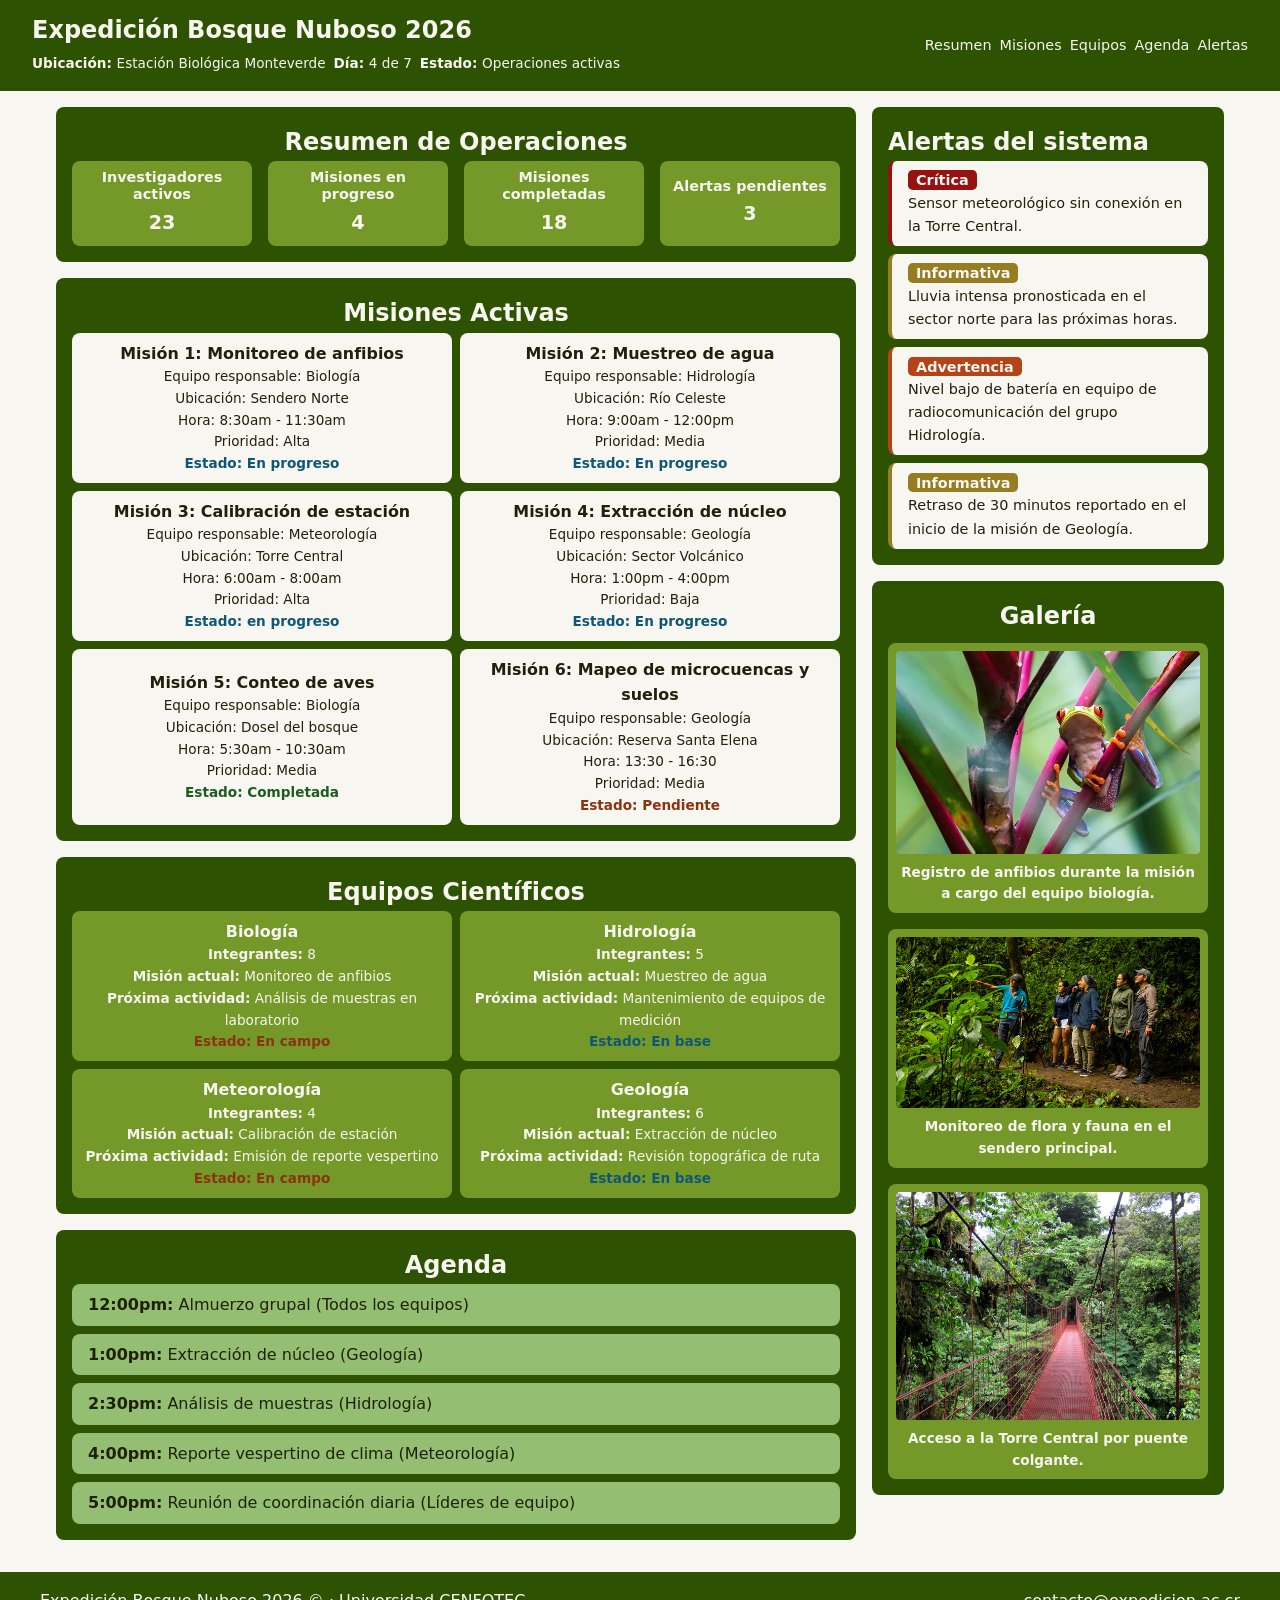
==== commit e0cb0cb7: "Se agregan las imágenes a la carpeta img del caso 1 y se edita el html" ====
--- a/caso1/index.html
+++ b/caso1/index.html
@@ -198,41 +198,56 @@
             <div class="columna-lateral">
 
                 <aside class="alertas-sistema" aria-labelledby="alertas-sistema">
+
                     <h2 id="alertas-sistema">Alertas del sistema</h2>
                     <div class="contenedor-alertas-sistema">
+
                         <article class="alerta">
                             <span class="alerta-critica"><strong>Crítica</strong></span>
                             <p>Sensor meteorológico sin conexión en la Torre Central.</p>
                         </article>
+
                         <article class="alerta">
                             <span class="alerta-informativa"><strong>Informativa</strong></span>
                             <p>Lluvia intensa pronosticada en el sector norte para las próximas horas.</p>
                         </article>
+
                         <article class="alerta">
                             <span class="alerta-advertencia"><strong>Advertencia</strong></span>
                             <p>Nivel bajo de batería en equipo de radiocomunicación del grupo Hidrología.</p>
                         </article>
+
                         <article class="alerta">
                             <span class="alerta-informativa"><strong>Informativa</strong></span>
                             <p>Retraso de 30 minutos reportado en el inicio de la misión de Geología.</p>
                         </article>
-                    </div>
+
+                    </div>
+
                 </aside>
 
                 <section class="galeria-imagenes" aria-labelledby="titulo-galeria">
-                    <h2 id="titulo-galeria">Galería en Campo</h2>
+
+                    <h2 id="titulo-galeria">Galería</h2>
                     <div class="contenedor-galeria">
+
                         <figure class="cuadro-imagen">
-                            <img src=""
-                                alt="-">
-                            <figcaption>Toma de muestras de suelo.</figcaption>
+                            <img src="img/imagenrana.jpg" alt="Rana de ojos rojos aferrada a los tallos de una planta en su hábitat natural.">
+                            <figcaption>Registro de anfibios durante la misión a cargo del equipo biología.</figcaption>
                         </figure>
+
                         <figure class="cuadro-imagen">
-                            <img src=""
-                                alt="-">
-                            <figcaption>Calibración de la Torre Central.</figcaption>
+                            <img src="img/imagenequipo.jpg" alt="Equipo de investigadores observando la vegetación en un sendero del bosque nuboso.">
+                            <figcaption>Monitoreo de flora y fauna en el sendero principal.</figcaption>
                         </figure>
-                    </div>
+
+                        <figure class="cuadro-imagen">
+                            <img src="img/imagenpuente.jpg" alt="Puente colgante de color rojo cruzando el espeso dosel del bosque nuboso.">
+                            <figcaption>Acceso a la Torre Central por puente colgante.</figcaption>
+                        </figure>
+
+                    </div>
+
                 </section>
 
             </div>
